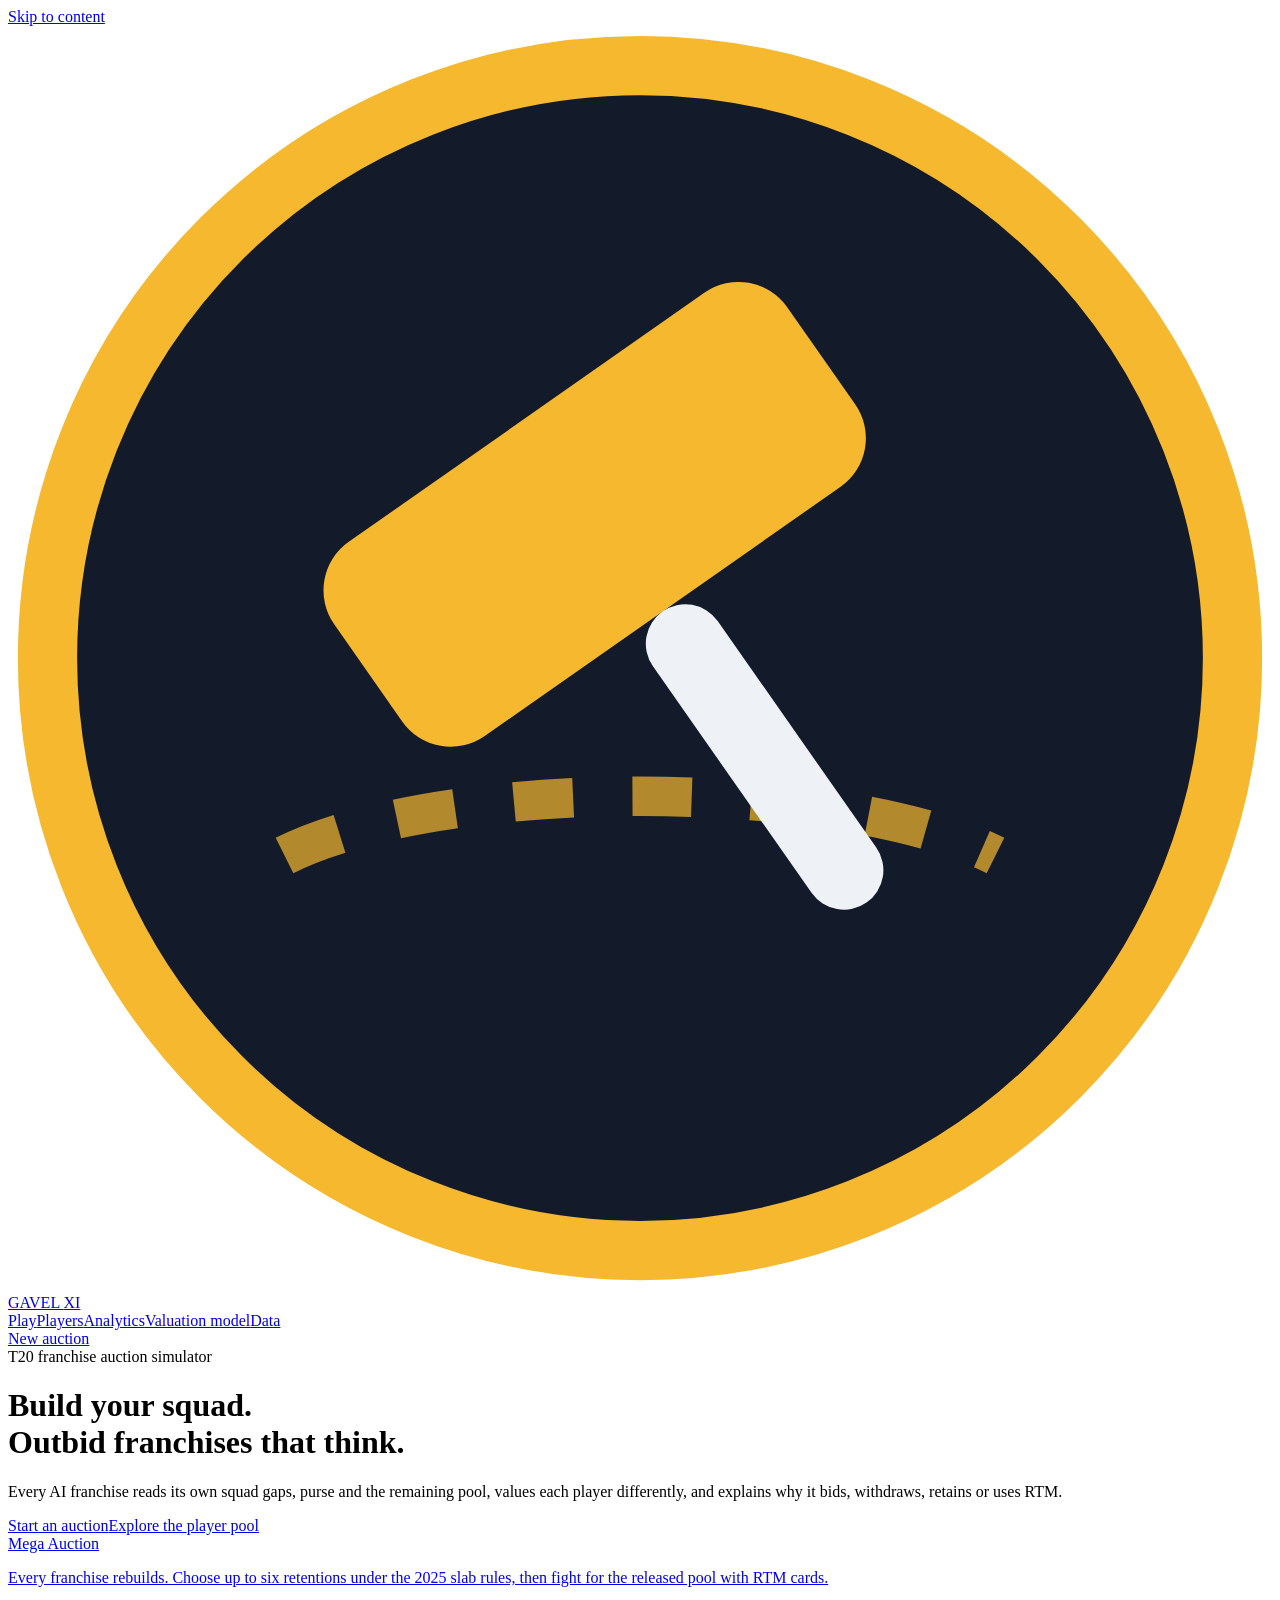
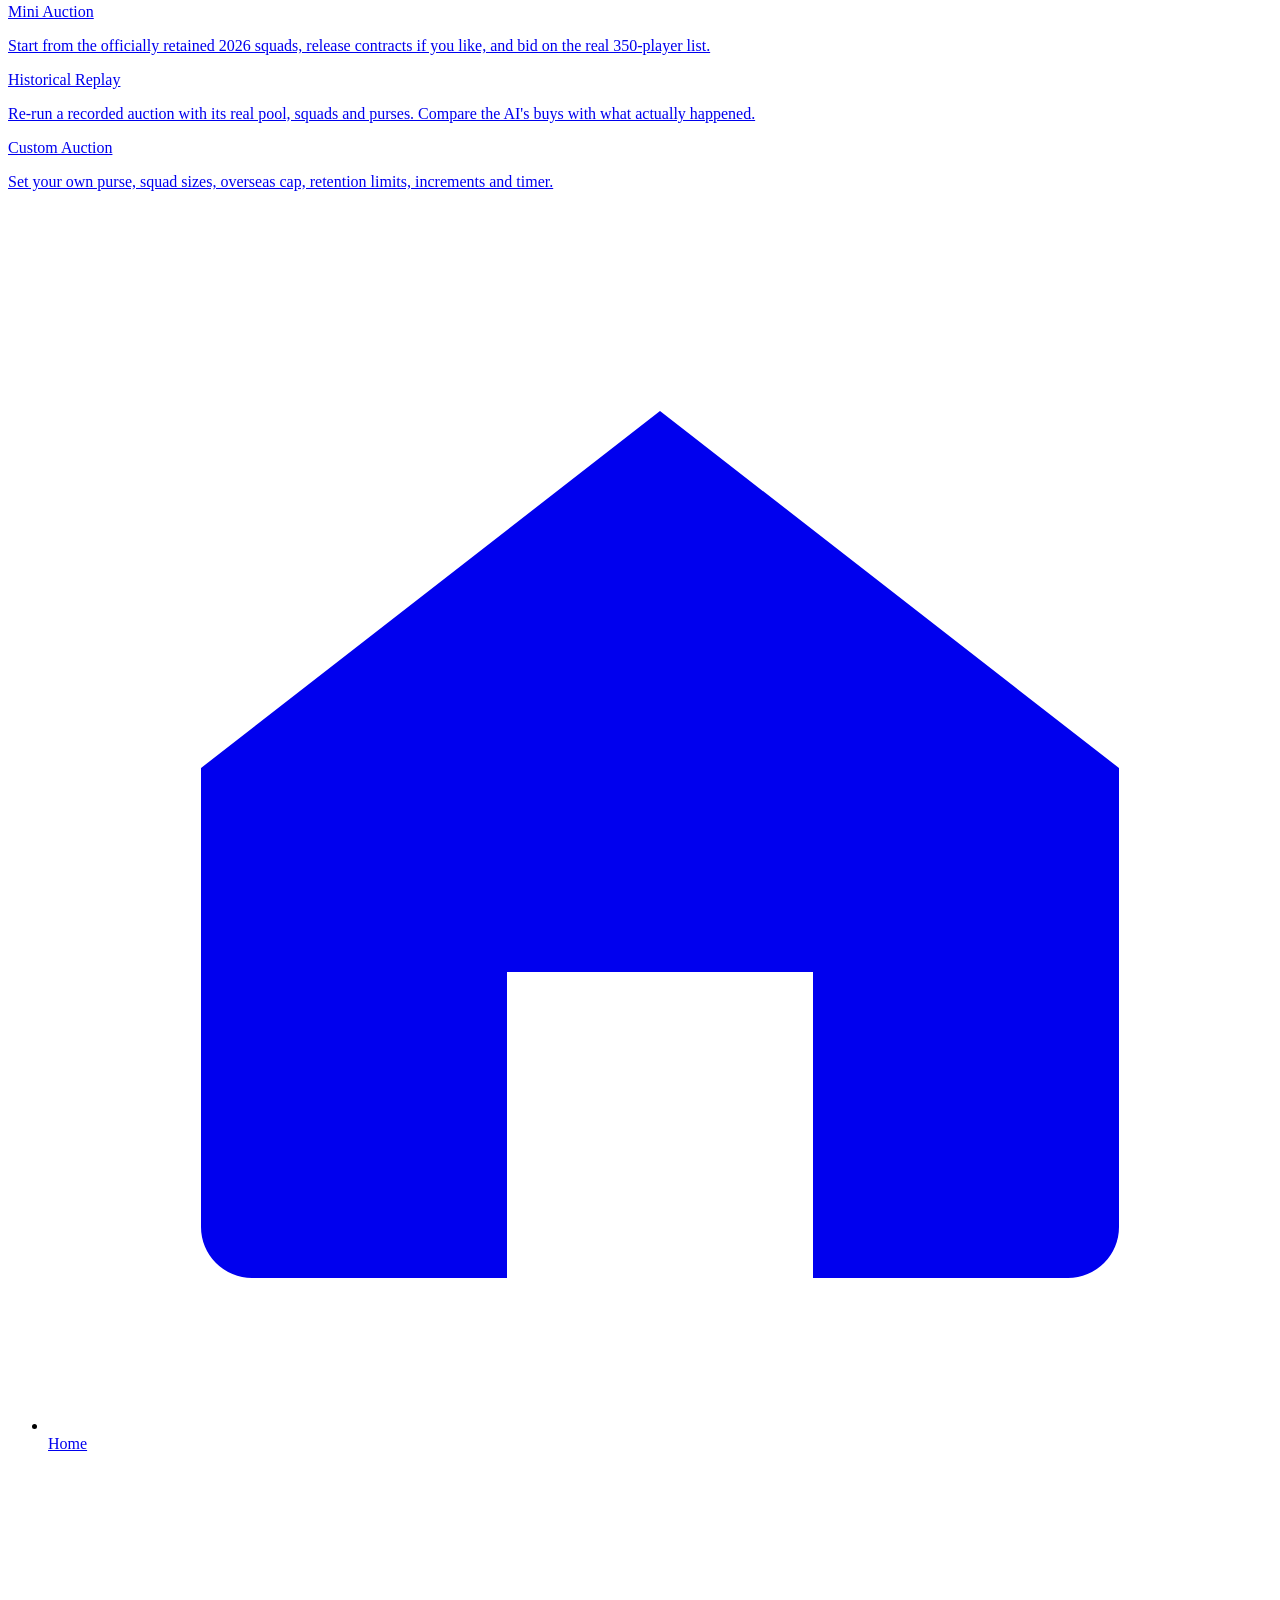
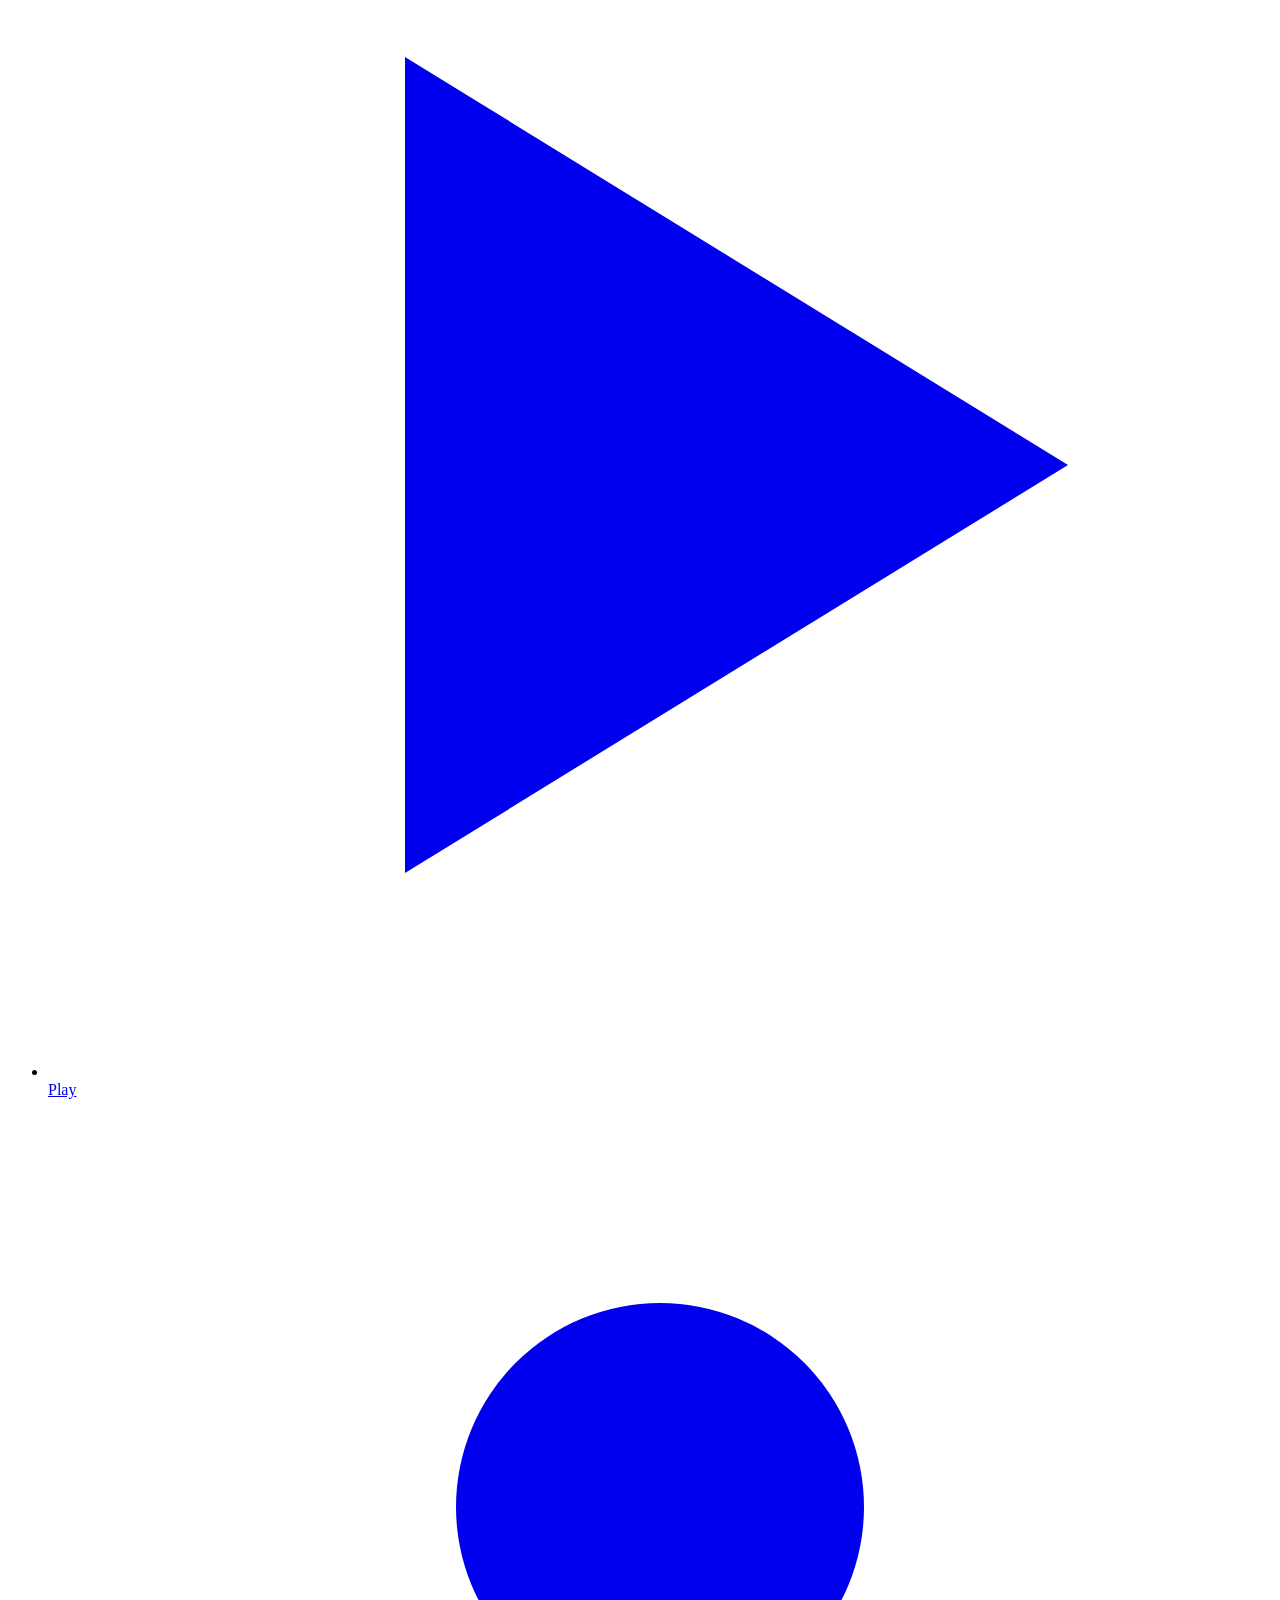
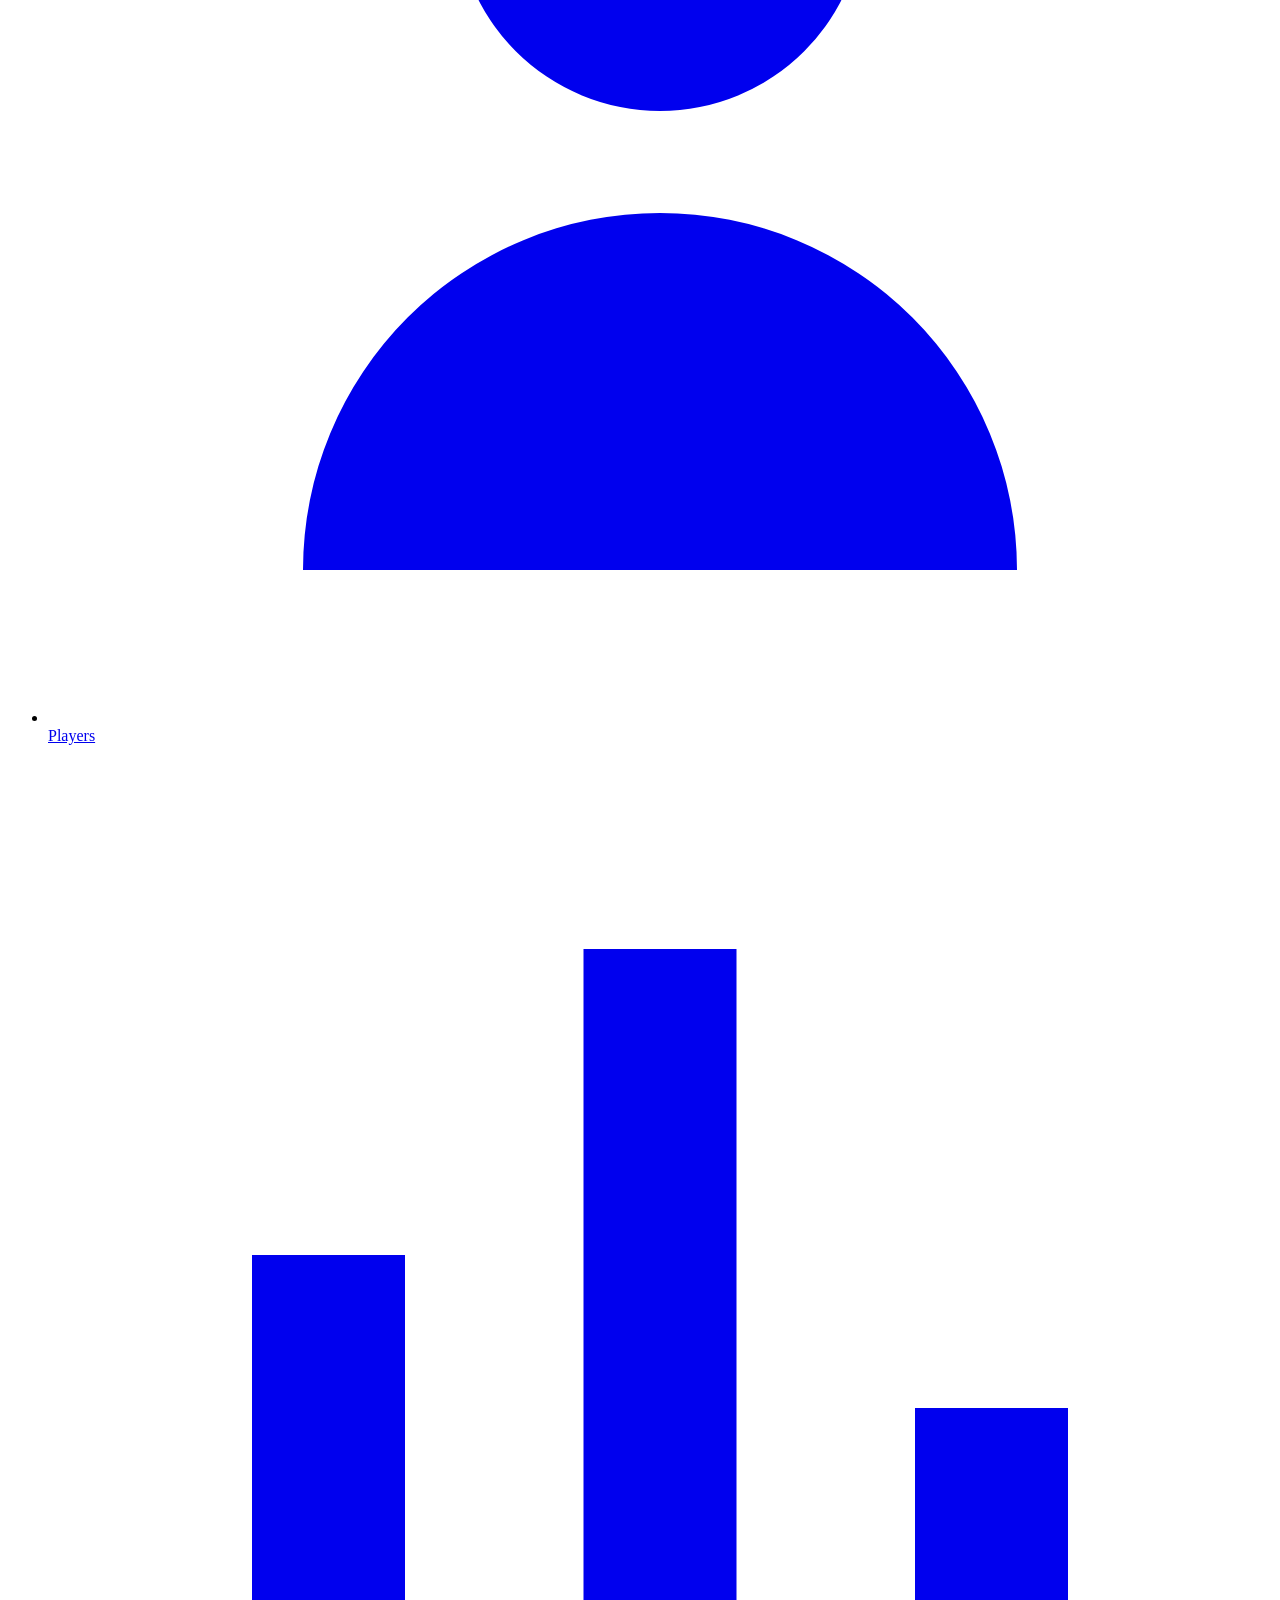
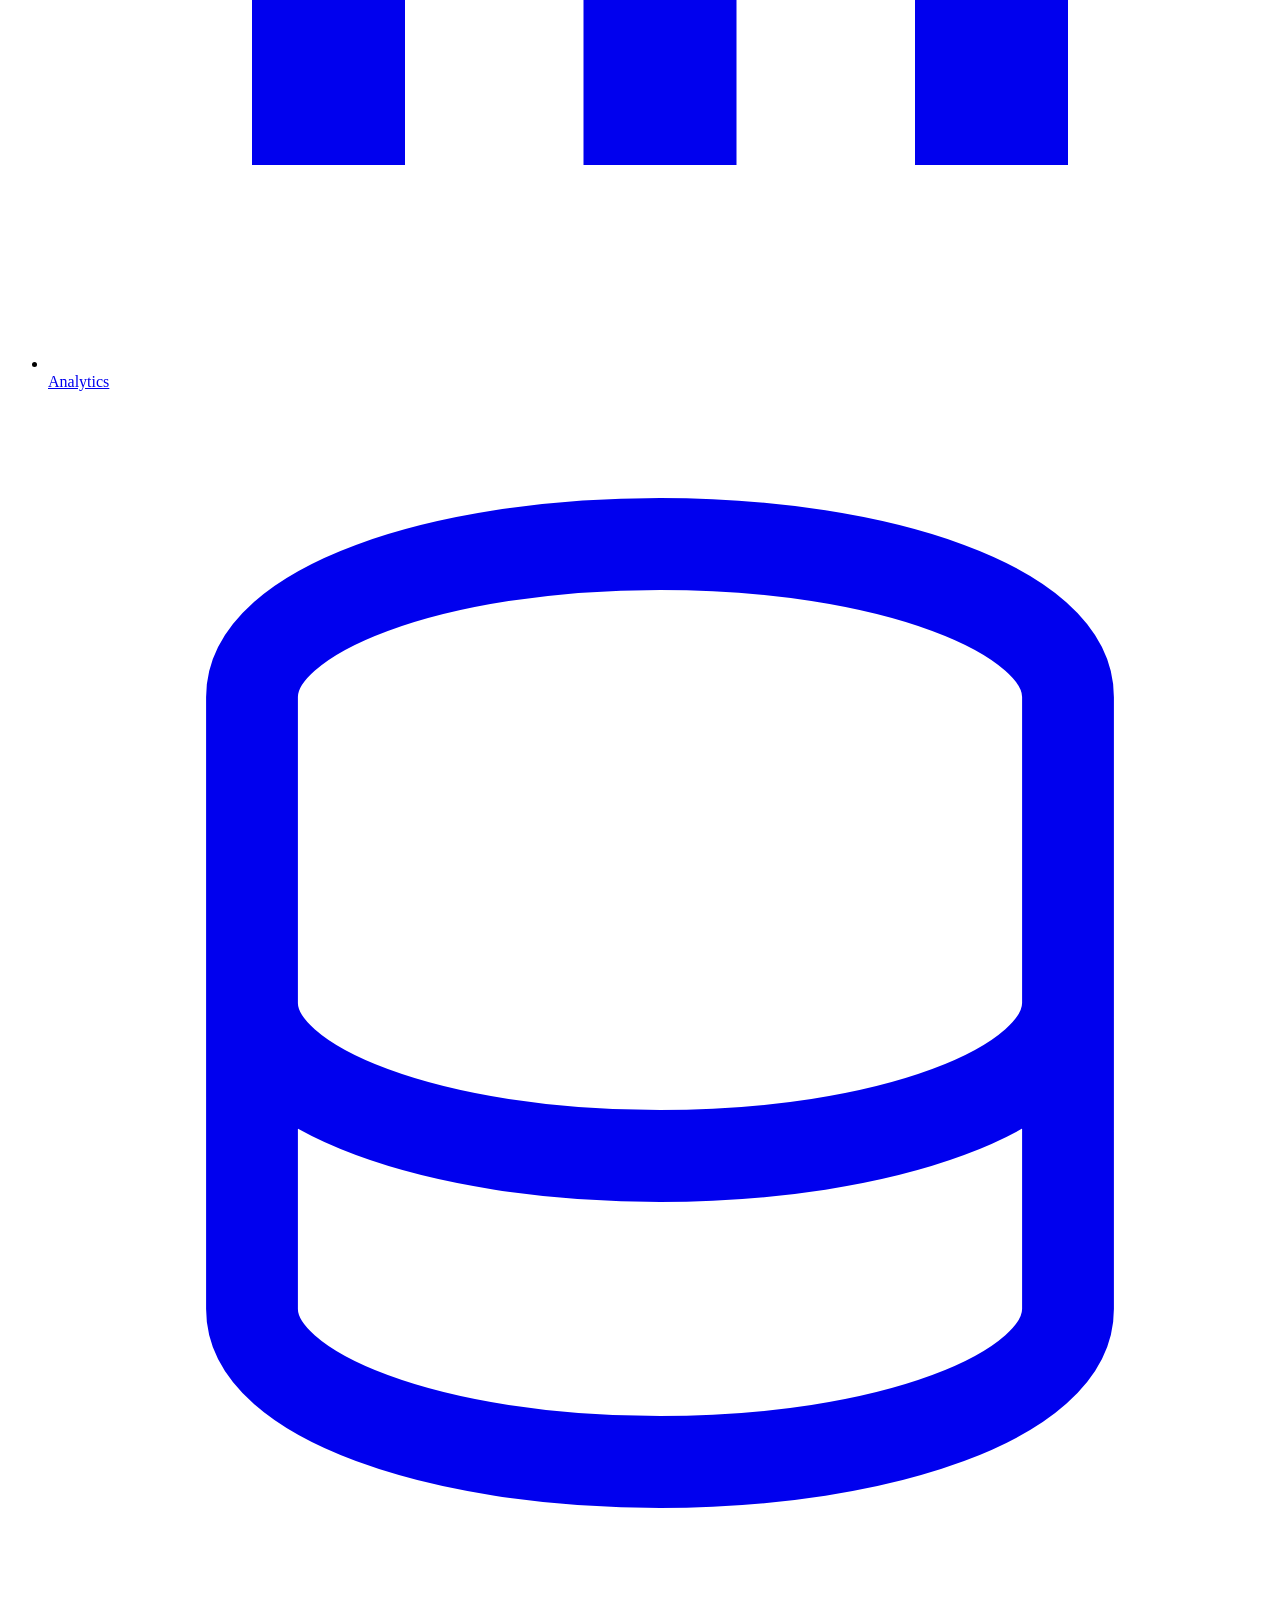
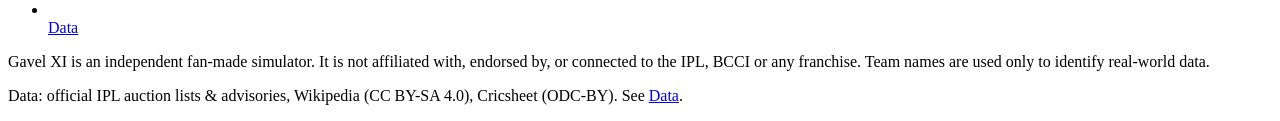
==== index.html @ 2ce41d8e "Publish Gavel XI offline web app Co-Authored-By: Claude Opus 5.5 <noreply@anthropic.com>" ====
<!DOCTYPE html><html lang="en" class="CDmOdW_variable ec5Qua_variable"><head><meta charSet="utf-8"/><meta name="viewport" content="width=device-width, initial-scale=1, viewport-fit=cover"/><link rel="preload" href="/gavel-xi/_next/static/media/303804218d80822e-s.p.3lj349bs9hfu1.woff2" as="font" crossorigin="" type="font/woff2"/><link rel="preload" href="/gavel-xi/_next/static/media/612838607db3d51d-s.p.2-6hkzwn24m5-.woff2" as="font" crossorigin="" type="font/woff2"/><link rel="preload" href="/gavel-xi/_next/static/media/83afe278b6a6bb3c-s.p.2bn3s6zvc0dyp.woff2" as="font" crossorigin="" type="font/woff2"/><link rel="preload" href="/gavel-xi/_next/static/media/89232e6535d3b87e-s.p.2oeto2j5aaelm.woff2" as="font" crossorigin="" type="font/woff2"/><link rel="preload" href="/gavel-xi/_next/static/media/d9b5d46d9a89ffe6-s.p.0xxdg0o7uh536.woff2" as="font" crossorigin="" type="font/woff2"/><link rel="stylesheet" href="/gavel-xi/_next/static/chunks/2t4081-t2z_-4.css" data-precedence="next"/><link rel="preload" as="script" fetchPriority="low" href="/gavel-xi/_next/static/chunks/1x6obpmlu1_c2.js"/><script src="/gavel-xi/_next/static/chunks/2r4s4h5xul1n-.js" async=""></script><script src="/gavel-xi/_next/static/chunks/2khxl0v1q4i6n.js" async=""></script><script src="/gavel-xi/_next/static/chunks/31ror_w5035y3.js" async=""></script><script src="/gavel-xi/_next/static/chunks/turbopack-2my35vyn7i4tc.js" async=""></script><script src="/gavel-xi/_next/static/chunks/1uaibdqsdmrhw.js" async=""></script><script src="/gavel-xi/_next/static/chunks/3ueqd13zn2jmp.js" async=""></script><meta name="theme-color" content="#0a0e17"/><title>Gavel XI — Cricket Auction Simulator</title><meta name="description" content="An independent T20 franchise auction simulator with intelligent AI franchises, built on published auction data."/><meta name="application-name" content="Gavel XI"/><meta name="format-detection" content="telephone=no"/><meta name="mobile-web-app-capable" content="yes"/><meta name="apple-mobile-web-app-title" content="Gavel XI"/><meta name="apple-mobile-web-app-status-bar-style" content="black-translucent"/><link rel="icon" href="/gavel-xi/icon.svg?icon.2b159e3eyj-vj.svg" sizes="any" type="image/svg+xml"/><link rel="apple-touch-icon" href="/gavel-xi/apple-icon.png?apple-icon.404v0kspxd-p4.png" sizes="180x180" type="image/png"/><meta name="next-size-adjust" content=""/><script src="/gavel-xi/_next/static/chunks/0cz1d0mv5g_q7.js" noModule=""></script></head><body class="min-h-screen flex flex-col"><div hidden=""><!--$--><!--/$--></div><a href="#main" class="sr-only focus:not-sr-only focus:absolute focus:z-50 focus:bg-gold focus:text-black focus:px-3 focus:py-2">Skip to content</a><header class="sticky top-0 z-40 border-b border-line bg-page/85 backdrop-blur pt-[env(safe-area-inset-top)]"><div class="mx-auto max-w-7xl px-4 h-14 flex items-center gap-6"><a class="flex items-center gap-2 shrink-0" aria-label="Gavel XI home" href="/gavel-xi/"><svg viewBox="0 0 32 32" class="h-7 w-7" aria-hidden="true"><circle cx="16" cy="16" r="15" fill="#131a2a" stroke="#f5b82e" stroke-width="1.5"></circle><path d="M7 21c4-2 14-2 18 0" stroke="#f5b82e" stroke-width="1" stroke-dasharray="1.5 1.5" fill="none" opacity=".7"></path><g transform="rotate(-35 16 14)"><rect x="9" y="9" width="14" height="6" rx="1.5" fill="#f5b82e"></rect><rect x="15" y="15" width="2" height="9" rx="1" fill="#eef1f6"></rect></g></svg><span class="font-display text-xl font-extrabold tracking-wide">GAVEL <span class="text-gold">XI</span></span></a><nav class="hidden md:flex gap-1 text-sm" aria-label="Main"><a class="px-3 py-1.5 rounded-md whitespace-nowrap hover:text-ink hover:bg-surface-2 text-ink-2" href="/gavel-xi/play/new/">Play</a><a class="px-3 py-1.5 rounded-md whitespace-nowrap hover:text-ink hover:bg-surface-2 text-ink-2" href="/gavel-xi/players/">Players</a><a class="px-3 py-1.5 rounded-md whitespace-nowrap hover:text-ink hover:bg-surface-2 text-ink-2" href="/gavel-xi/analytics/">Analytics</a><a class="px-3 py-1.5 rounded-md whitespace-nowrap hover:text-ink hover:bg-surface-2 text-ink-2" href="/gavel-xi/model/">Valuation model</a><a class="px-3 py-1.5 rounded-md whitespace-nowrap hover:text-ink hover:bg-surface-2 text-ink-2" href="/gavel-xi/data/">Data</a></nav><a class="md:hidden ml-auto rounded-lg bg-gold text-black font-semibold px-3 py-1.5 text-sm" href="/gavel-xi/play/new/">New auction</a></div></header><main id="main" class="flex-1"><div class="stage"><div class="mx-auto max-w-7xl px-4 py-12"><div class="max-w-3xl"><div class="text-xs uppercase tracking-[0.25em] text-gold font-semibold">T20 franchise auction simulator</div><h1 class="font-display text-4xl sm:text-6xl font-extrabold leading-[0.95] mt-2">Build your squad.<br/>Outbid franchises that think.</h1><p class="mt-4 text-lg text-ink-2">Every AI franchise reads its own squad gaps, purse and the remaining pool, values each player differently, and explains why it bids, withdraws, retains or uses RTM.</p><div class="mt-6 flex flex-wrap gap-3"><a class="inline-flex items-center justify-center gap-2 rounded-lg px-4 py-2 font-semibold text-sm bg-gold text-black hover:bg-[#ffc94d]" href="/gavel-xi/play/new/">Start an auction</a><a class="inline-flex items-center justify-center gap-2 rounded-lg px-4 py-2 font-semibold text-sm border border-line-strong text-ink hover:bg-surface-2" href="/gavel-xi/players/">Explore the <!-- --> player pool</a></div></div><div class="mt-12 grid gap-4 sm:grid-cols-2 lg:grid-cols-4"><a class="group rounded-xl border border-line bg-surface p-5 hover:border-gold/60 hover:bg-surface-2 transition-colors" href="/gavel-xi/play/new/?mode=mega"><div class="font-display text-2xl font-bold group-hover:text-gold">Mega Auction</div><p class="mt-2 text-sm text-ink-2">Every franchise rebuilds. Choose up to six retentions under the 2025 slab rules, then fight for the released pool with RTM cards.</p></a><a class="group rounded-xl border border-line bg-surface p-5 hover:border-gold/60 hover:bg-surface-2 transition-colors" href="/gavel-xi/play/new/?mode=mini"><div class="font-display text-2xl font-bold group-hover:text-gold">Mini Auction</div><p class="mt-2 text-sm text-ink-2">Start from the officially retained 2026 squads, release contracts if you like, and bid on the real 350-player list.</p></a><a class="group rounded-xl border border-line bg-surface p-5 hover:border-gold/60 hover:bg-surface-2 transition-colors" href="/gavel-xi/play/new/?mode=historical"><div class="font-display text-2xl font-bold group-hover:text-gold">Historical Replay</div><p class="mt-2 text-sm text-ink-2">Re-run a recorded auction with its real pool, squads and purses. Compare the AI&#x27;s buys with what actually happened.</p></a><a class="group rounded-xl border border-line bg-surface p-5 hover:border-gold/60 hover:bg-surface-2 transition-colors" href="/gavel-xi/play/new/?mode=custom"><div class="font-display text-2xl font-bold group-hover:text-gold">Custom Auction</div><p class="mt-2 text-sm text-ink-2">Set your own purse, squad sizes, overseas cap, retention limits, increments and timer.</p></a></div></div></div><!--$--><!--/$--></main><div class="md:hidden h-16" aria-hidden="true"></div><nav class="md:hidden fixed bottom-0 inset-x-0 z-40 border-t border-line bg-page/95 backdrop-blur pb-[env(safe-area-inset-bottom)]" aria-label="Main"><ul class="grid grid-cols-5"><li><a aria-current="page" class="flex flex-col items-center gap-0.5 py-2 text-[11px] text-gold" href="/gavel-xi/"><svg viewBox="0 0 24 24" class="h-5 w-5" fill="currentColor" stroke="none" stroke-width="1.8" aria-hidden="true"><path d="M3 11 12 4l9 7v9a1 1 0 0 1-1 1h-5v-6H9v6H4a1 1 0 0 1-1-1z"></path></svg>Home</a></li><li><a class="flex flex-col items-center gap-0.5 py-2 text-[11px] text-ink-2" href="/gavel-xi/play/new/"><svg viewBox="0 0 24 24" class="h-5 w-5" fill="currentColor" stroke="none" stroke-width="1.8" aria-hidden="true"><path d="M7 4v16l13-8z"></path></svg>Play</a></li><li><a class="flex flex-col items-center gap-0.5 py-2 text-[11px] text-ink-2" href="/gavel-xi/players/"><svg viewBox="0 0 24 24" class="h-5 w-5" fill="currentColor" stroke="none" stroke-width="1.8" aria-hidden="true"><path d="M12 12a4 4 0 1 0 0-8 4 4 0 0 0 0 8m-7 9a7 7 0 0 1 14 0z"></path></svg>Players</a></li><li><a class="flex flex-col items-center gap-0.5 py-2 text-[11px] text-ink-2" href="/gavel-xi/analytics/"><svg viewBox="0 0 24 24" class="h-5 w-5" fill="currentColor" stroke="none" stroke-width="1.8" aria-hidden="true"><path d="M4 20V10h3v10zm6.5 0V4h3v16zM17 20v-7h3v7z"></path></svg>Analytics</a></li><li><a class="flex flex-col items-center gap-0.5 py-2 text-[11px] text-ink-2" href="/gavel-xi/data/"><svg viewBox="0 0 24 24" class="h-5 w-5" fill="none" stroke="currentColor" stroke-width="1.8" aria-hidden="true"><path d="M4 6c0-1.7 3.6-3 8-3s8 1.3 8 3v12c0 1.7-3.6 3-8 3s-8-1.3-8-3zm0 6c0 1.7 3.6 3 8 3s8-1.3 8-3"></path></svg>Data</a></li></ul></nav><footer class="border-t border-line text-xs text-muted pb-[env(safe-area-inset-bottom)]"><div class="mx-auto max-w-7xl px-4 py-5 flex flex-wrap gap-x-6 gap-y-2 justify-between"><p>Gavel XI is an independent fan-made simulator. It is not affiliated with, endorsed by, or connected to the IPL, BCCI or any franchise. Team names are used only to identify real-world data.</p><p>Data: official IPL auction lists &amp; advisories, Wikipedia (CC BY-SA 4.0), Cricsheet (ODC-BY). See <a class="underline" href="/gavel-xi/data/">Data</a>.</p></div></footer><script id="_R_">(globalThis["TURBOPACK"] || (globalThis["TURBOPACK"] = [])).push({"otherChunks":["static/chunks/1x6obpmlu1_c2.js","static/chunks/2r4s4h5xul1n-.js","static/chunks/2khxl0v1q4i6n.js","static/chunks/31ror_w5035y3.js"],"runtimeModuleIds":[94553]});</script><script src="/gavel-xi/_next/static/chunks/1x6obpmlu1_c2.js" async=""></script><script>(self.__next_f=self.__next_f||[]).push([0])</script><script>self.__next_f.push([1,"1:\"$Sreact.fragment\"\n2:\"/gavel-xi/_next/static/chunks/1uaibdqsdmrhw.js\"\n3:I[22016,[\"$2\"],\"\"]\n4:I[56850,[\"$2\"],\"TopNav\"]\n5:I[39756,[\"$2\"],\"default\"]\n6:I[37457,[\"$2\"],\"default\"]\n7:I[56850,[\"$2\"],\"FooterSpacer\"]\n8:I[56850,[\"$2\"],\"BottomNav\"]\n9:I[63087,[\"$2\"],\"ServiceWorker\"]\nb:I[47257,[\"$2\"],\"ClientPageRoot\"]\nc:\"/gavel-xi/_next/static/chunks/3ueqd13zn2jmp.js\"\nd:I[52683,[\"$2\",\"$c\"],\"default\"]\n10:I[97367,[\"$2\"],\"OutletBoundary\"]\n11:\"$Sreact.suspense\"\n13:\"ViewportBoundary\"\n14:I[97367,[\"$2\"],\"$13\"]\n16:\"MetadataBoundary\"\n17:I[97367,[\"$2\"],\"$16\"]\n19:I[68027,[\"$2\"],\"default\",1]\n:HL[\"/gavel-xi/_next/static/chunks/2t4081-t2z_-4.css\",\"style\"]\n:HL[\"/gavel-xi/_next/static/media/303804218d80822e-s.p.3lj349bs9hfu1.woff2\",\"font\",{\"crossOrigin\":\"\",\"type\":\"font/woff2\"}]\n:HL[\"/gavel-xi/_next/static/media/612838607db3d51d-s.p.2-6hkzwn24m5-.woff2\",\"font\",{\"crossOrigin\":\"\",\"type\":\"font/woff2\"}]\n:HL[\"/gavel-xi/_next/static/media/83afe278b6a6bb3c-s.p.2bn3s6zvc0dyp.woff2\",\"font\",{\"crossOrigin\":\"\",\"type\":\"font/woff2\"}]\n:HL[\"/gavel-xi/_next/static/media/89232e6535d3b87e-s.p.2oeto2j5aaelm.woff2\",\"font\",{\"crossOrigin\":\"\",\"type\":\"font/woff2\"}]\n:HL[\"/gavel-xi/_next/static/media/d9b5d46d9a89ffe6-s.p.0xxdg0o7uh536.woff2\",\"font\",{\"crossOrigin\":\"\",\"type\":\"font/woff2\"}]\na:[[\"children\",{\"s\":\"__PAGE__\",\"h\":512,\"d\":{\"r\":[\"$\",\"$1\",\"c\",{\"children\":[[\"$\",\"$Lb\",null,{\"Component\":\"$d\",\"serverProvidedParams\":{\"searchParams\":{},\"params\":{},\"promises\":[\"$@e\",\"$@f\"]}}],[[\"$\",\"script\",\"script-0\",{\"src\":\"/gavel-xi/_next/static/chunks/3ueqd13zn2jmp.js\",\"async\":true,\"nonce\":\"$undefined\"}]],[\"$\",\"$L10\",null,{\"children\":[\"$\",\"$11\",null,{\"name\":\"Next.MetadataOutlet\",\"children\":\"$@12\"}]}]]}],\"p\":false,\"v\":null}}]]\n0:{\"P\":null,\"c\":[\"\",\"\"],\"q\":\"\",\"i\":false,\"t\":{\"t\":{\"s\":\"\",\"h\":528,\"d\":{\"r\":[\"$\",\"$1\",\"c\",{\"children\":[[[\"$\",\"link\",\"0\",{\"rel\":\"stylesheet\",\"href\":\"/gavel-xi/_next/static/chunks/2t4081-t2z_-4.css\",\"precedence\":\"next\",\"crossOrigin\":\"$undefined\",\"nonce\":\"$undefined\"}],[\"$\",\"script\",\"script-0\",{\"src\":\"/gavel-xi/_next/static/chunks/1uaibdqsdmrhw.js\",\"async\":true,\"nonce\":\"$undefined\"}]],[\"$\",\"html\",null,{\"lang\":\"en\",\"className\":\"CDmOdW_variable ec5Qua_variable\",\"children\":[\"$\",\"body\",null,{\"className\":\"min-h-screen flex flex-col\",\"children\":[[\"$\",\"a\",null,{\"href\":\"#main\",\"className\":\"sr-only focus:not-sr-only focus:absolute focus:z-50 focus:bg-gold focus:text-black focus:px-3 focus:py-2\",\"children\":\"Skip to content\"}],[\"$\",\"header\",null,{\"className\":\"sticky top-0 z-40 border-b border-line bg-page/85 backdrop-blur pt-[env(safe-area-inset-top)]\",\"children\":[\"$\",\"div\",null,{\"className\":\"mx-auto max-w-7xl px-4 h-14 flex items-center gap-6\",\"children\":[[\"$\",\"$L3\",null,{\"href\":\"/\",\"className\":\"flex items-center gap-2 shrink-0\",\"aria-label\":\"Gavel XI home\",\"children\":[[\"$\",\"svg\",null,{\"viewBox\":\"0 0 32 32\",\"className\":\"h-7 w-7\",\"aria-hidden\":\"true\",\"children\":[[\"$\",\"circle\",null,{\"cx\":\"16\",\"cy\":\"16\",\"r\":\"15\",\"fill\":\"#131a2a\",\"stroke\":\"#f5b82e\",\"strokeWidth\":\"1.5\"}],[\"$\",\"path\",null,{\"d\":\"M7 21c4-2 14-2 18 0\",\"stroke\":\"#f5b82e\",\"strokeWidth\":\"1\",\"strokeDasharray\":\"1.5 1.5\",\"fill\":\"none\",\"opacity\":\".7\"}],[\"$\",\"g\",null,{\"transform\":\"rotate(-35 16 14)\",\"children\":[[\"$\",\"rect\",null,{\"x\":\"9\",\"y\":\"9\",\"width\":\"14\",\"height\":\"6\",\"rx\":\"1.5\",\"fill\":\"#f5b82e\"}],[\"$\",\"rect\",null,{\"x\":\"15\",\"y\":\"15\",\"width\":\"2\",\"height\":\"9\",\"rx\":\"1\",\"fill\":\"#eef1f6\"}]]}]]}],[\"$\",\"span\",null,{\"className\":\"font-display text-xl font-extrabold tracking-wide\",\"children\":[\"GAVEL \",[\"$\",\"span\",null,{\"className\":\"text-gold\",\"children\":\"XI\"}]]}]]}],[\"$\",\"$L4\",null,{}],[\"$\",\"$L3\",null,{\"href\":\"/play/new\",\"className\":\"md:hidden ml-auto rounded-lg bg-gold text-black font-semibold px-3 py-1.5 text-sm\",\"children\":\"New auction\"}]]}]}],[\"$\",\"main\",null,{\"id\":\"main\",\"className\":\"flex-1\",\"children\":[\"$\",\"$L5\",null,{\"parallelRouterKey\":\"children\",\"error\":\"$undefined\",\"errorStyles\":\"$undefined\",\"errorScripts\":\"$undefined\",\"template\":[\"$\",\"$L6\",null,{}],\"templateStyles\":\"$undefined\",\"templateScripts\":\"$undefined\",\"notFound\":[[[\"$\",\"title\",null,{\"children\":\"404: This page could not be found.\"}],[\"$\",\"div\",null,{\"style\":{\"fontFamily\":\"system-ui,\\\"Segoe UI\\\",Roboto,Helvetica,Arial,sans-serif,\\\"Apple Color Emoji\\\",\\\"Segoe UI Emoji\\\"\",\"height\":\"100vh\",\"textAlign\":\"center\",\"display\":\"flex\",\"flexDirection\":\"column\",\"alignItems\":\"center\",\"justifyContent\":\"center\"},\"children\":[\"$\",\"div\",null,{\"children\":[[\"$\",\"style\",null,{\"dangerouslySetInnerHTML\":{\"__html\":\"body{color:#000;background:#fff;margin:0}.next-error-h1{border-right:1px solid rgba(0,0,0,.3)}@media (prefers-color-scheme:dark){body{color:#fff;background:#000}.next-error-h1{border-right:1px solid rgba(255,255,255,.3)}}\"}}],[\"$\",\"h1\",null,{\"className\":\"next-error-h1\",\"style\":{\"display\":\"inline-block\",\"margin\":\"0 20px 0 0\",\"padding\":\"0 23px 0 0\",\"fontSize\":24,\"fontWeight\":500,\"verticalAlign\":\"top\",\"lineHeight\":\"49px\"},\"children\":404}],[\"$\",\"div\",null,{\"style\":{\"display\":\"inline-block\"},\"children\":[\"$\",\"h2\",null,{\"style\":{\"fontSize\":14,\"fontWeight\":400,\"lineHeight\":\"49px\",\"margin\":0},\"children\":\"This page could not be found.\"}]}]]}]}]],[]],\"forbidden\":\"$undefined\",\"unauthorized\":\"$undefined\"}]}],[\"$\",\"$L7\",null,{}],[\"$\",\"$L8\",null,{}],[\"$\",\"$L9\",null,{}],[\"$\",\"footer\",null,{\"className\":\"border-t border-line text-xs text-muted pb-[env(safe-area-inset-bottom)]\",\"children\":[\"$\",\"div\",null,{\"className\":\"mx-auto max-w-7xl px-4 py-5 flex flex-wrap gap-x-6 gap-y-2 justify-between\",\"children\":[[\"$\",\"p\",null,{\"children\":\"Gavel XI is an independent fan-made simulator. It is not affiliated with, endorsed by, or connected to the IPL, BCCI or any franchise. Team names are used only to identify real-world data.\"}],[\"$\",\"p\",null,{\"children\":[\"Data: official IPL auction lists \u0026 advisories, Wikipedia (CC BY-SA 4.0), Cricsheet (ODC-BY). See \",[\"$\",\"$L3\",null,{\"className\":\"underline\",\"href\":\"/data\",\"children\":\"Data\"}],\".\"]}]]}]}]]}]}]]}],\"p\":false,\"v\":null},\"c\":\"$Qa\"},\"h\":{\"r\":[\"$\",\"$1\",\"h\",{\"children\":[null,[\"$\",\"$L14\",null,{\"children\":\"$L15\"}],[\"$\",\"$L17\",null,{\"children\":[[\"$\",\"div\",null,{\"hidden\":true,\"children\":[\"$\",\"$11\",null,{\"name\":\"Next.Metadata\",\"children\":\"$L18\"}]}],null]}],[\"$\",\"meta\",null,{\"name\":\"next-size-adjust\",\"content\":\"\"}]]}],\"p\":false,\"v\":null}},\"m\":\"$undefined\",\"G\":[\"$19\",[[\"$\",\"link\",\"0\",{\"rel\":\"stylesheet\",\"href\":\"/gavel-xi/_next/static/chunks/2t4081-t2z_-4.css\",\"precedence\":\"next\",\"crossOrigin\":\"$undefined\",\"nonce\":\"$undefined\"}]]],\"S\":true,\"r\":\"$undefined\",\"s\":\"$undefined\",\"a\":\"$undefined\",\"l\":\"$undefined\",\"p\":\"$undefined\",\"d\":\"$undefined\",\"b\":\"p-vf6Qeqsbq5nx4Tmrm8X\"}\ne:{}\nf:\"$a:0:1:d:r:props:children:0:props:serverProvidedParams:params\"\n15:[[\"$\",\"meta\",\"0\",{\"charSet\":\"utf-8\"}],[\"$\",\"meta\",\"1\",{\"name\":\"viewport\",\"content\":\"width=device-width, initial-scale=1, viewport-fit=cover\"}],[\"$\",\"meta\",\"2\",{\"name\":\"theme-color\",\"content\":\"#0a0e17\"}]]\n1a:I[27201,[\"$2\"],\"IconMark\"]\n12:null\n18:[[\"$\",\"title\",\"0\",{\"children\":\"Gavel XI — Cricket Auction Simulator\"}],[\"$\",\"meta\",\"1\",{\"name\":\"description\",\"content\":\"An independent T20 franchise auction simulator with intelligent AI franchises, built on published auction data.\"}],[\"$\",\"meta\",\"2\",{\"name\":\"application-name\",\"content\":\"Gavel XI\"}],[\"$\",\"meta\",\"3\",{\"name\":\"format-detection\",\"content\":\"telephone=no\"}],[\"$\",\"meta\",\"4\",{\"name\":\"mobile-web-app-capable\",\"content\":\"yes\"}],[\"$\",\"meta\",\"5\",{\"name\":\"apple-mobile-web-app-title\",\"content\":\"Gavel XI\"}],[\"$\",\"meta\",\"6\",{\"name\":\"apple-mobile-web-app-status-bar-style\",\"content\":\"black-translucent\"}],[\"$\",\"link\",\"7\",{\"rel\":\"icon\",\"href\":\"/gavel-xi/icon.svg?icon.2b159e3eyj-vj.svg\",\"sizes\":\"any\",\"type\":\"image/svg+xml\"}],[\"$\",\"link\",\"8\",{\"rel\":\"apple-touch-icon\",\"href\":\"/gavel-xi/apple-icon.png?apple-icon.404v0kspxd-p4.png\",\"sizes\":\"180x180\",\"type\":\"image/png\"}],[\"$\",\"$L1a\",\"9\",{}]]\n"])</script></body></html>
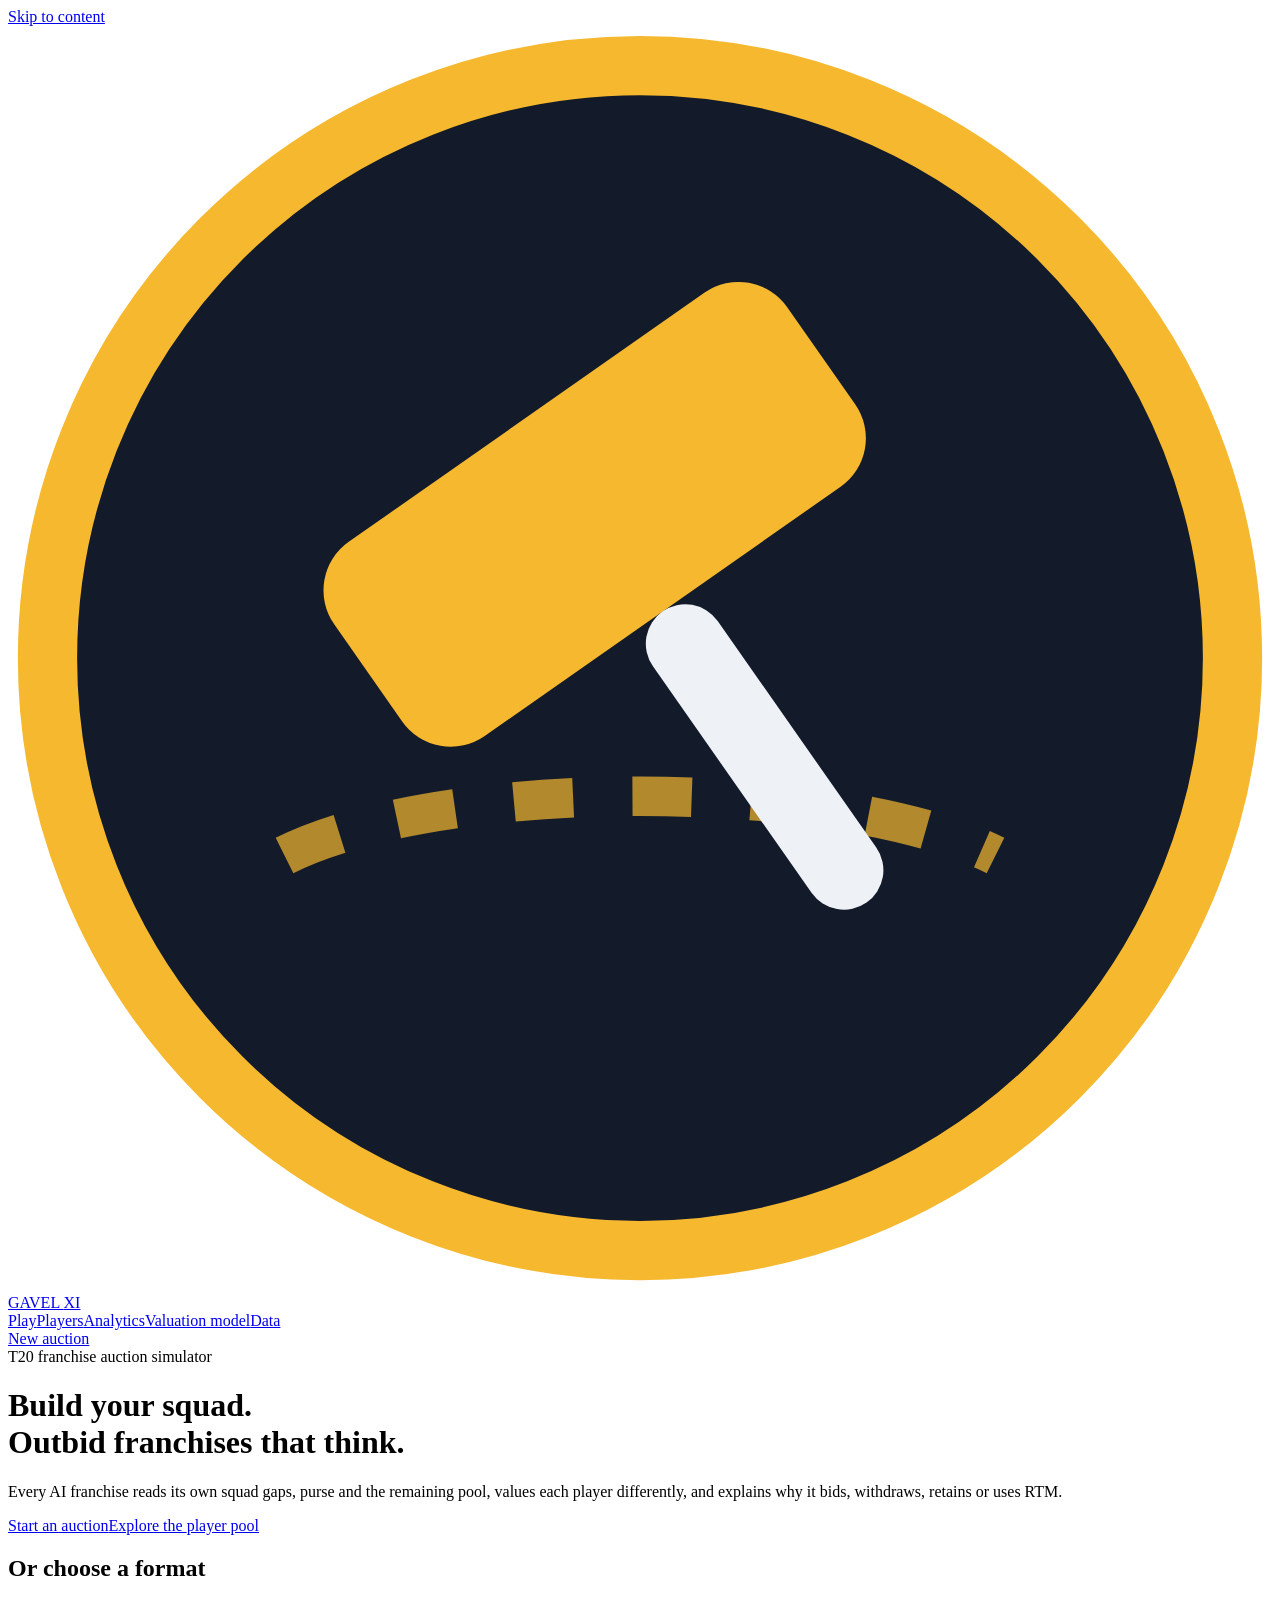
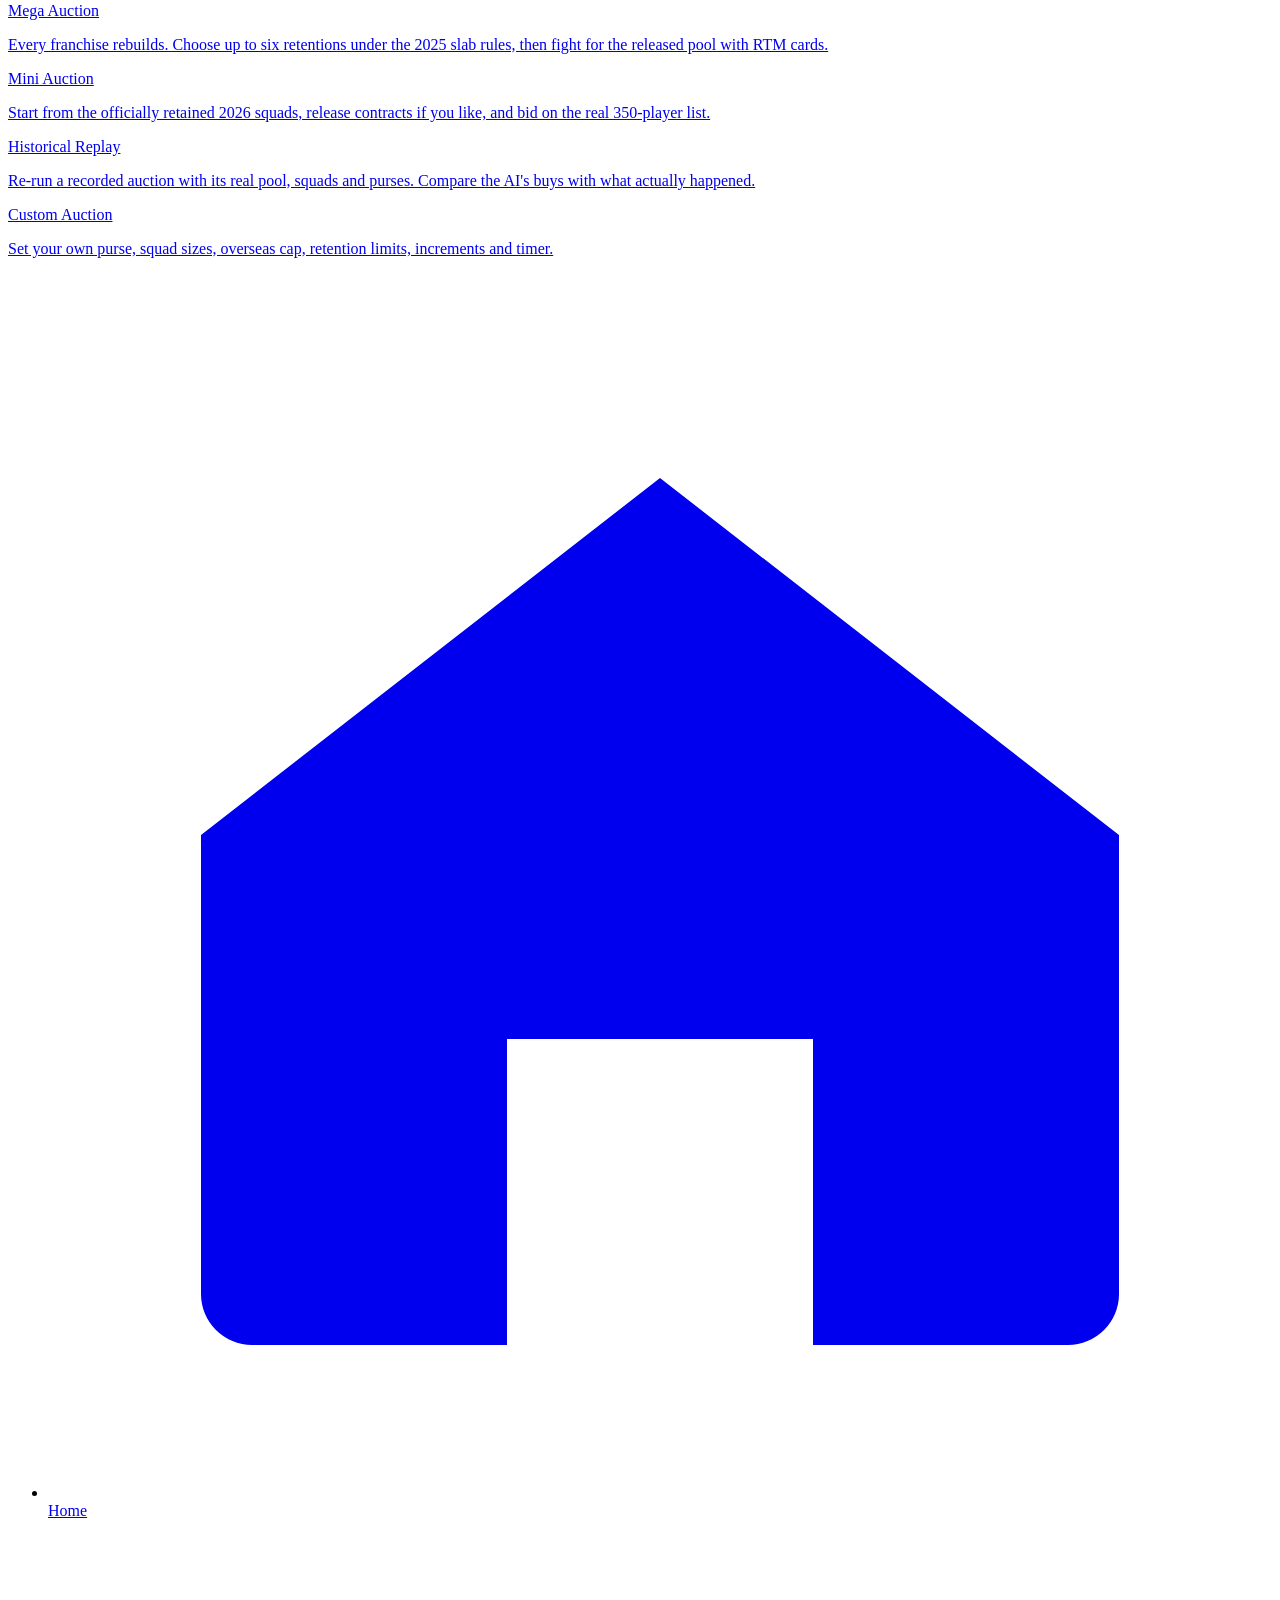
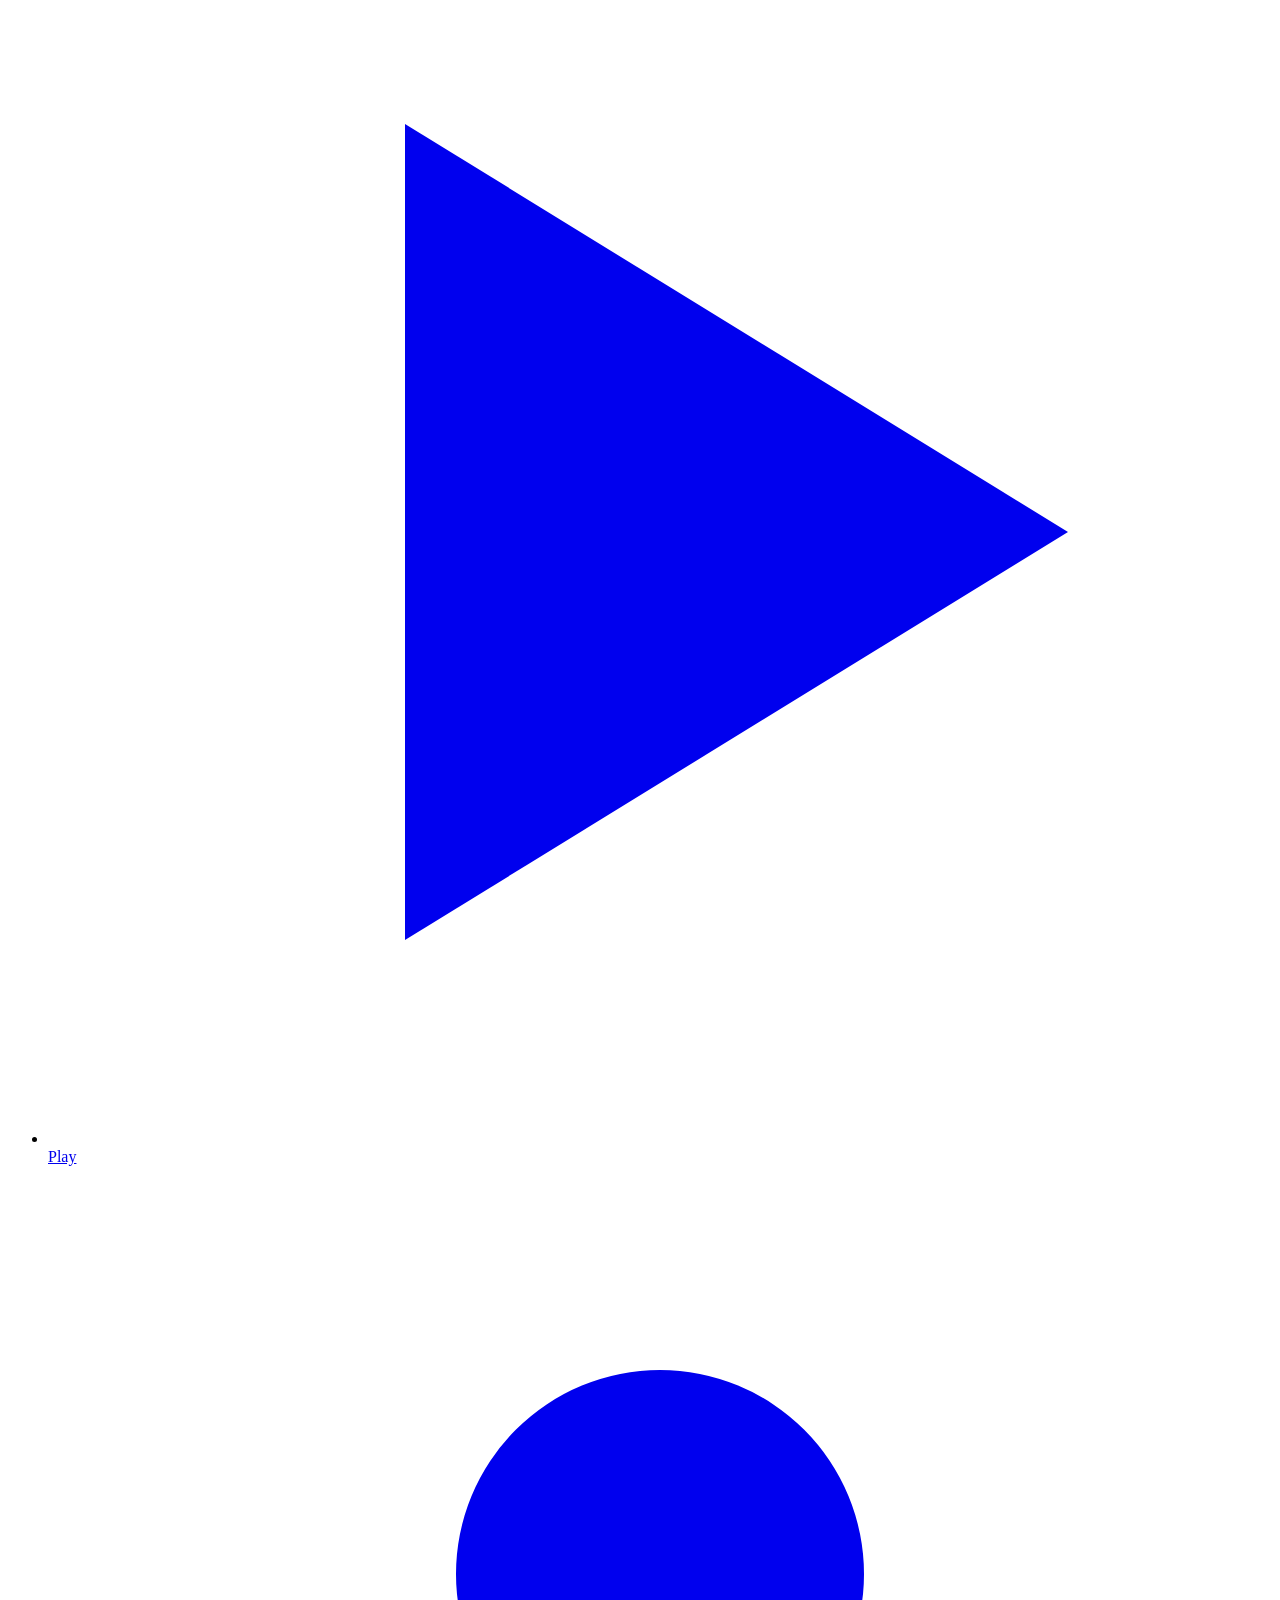
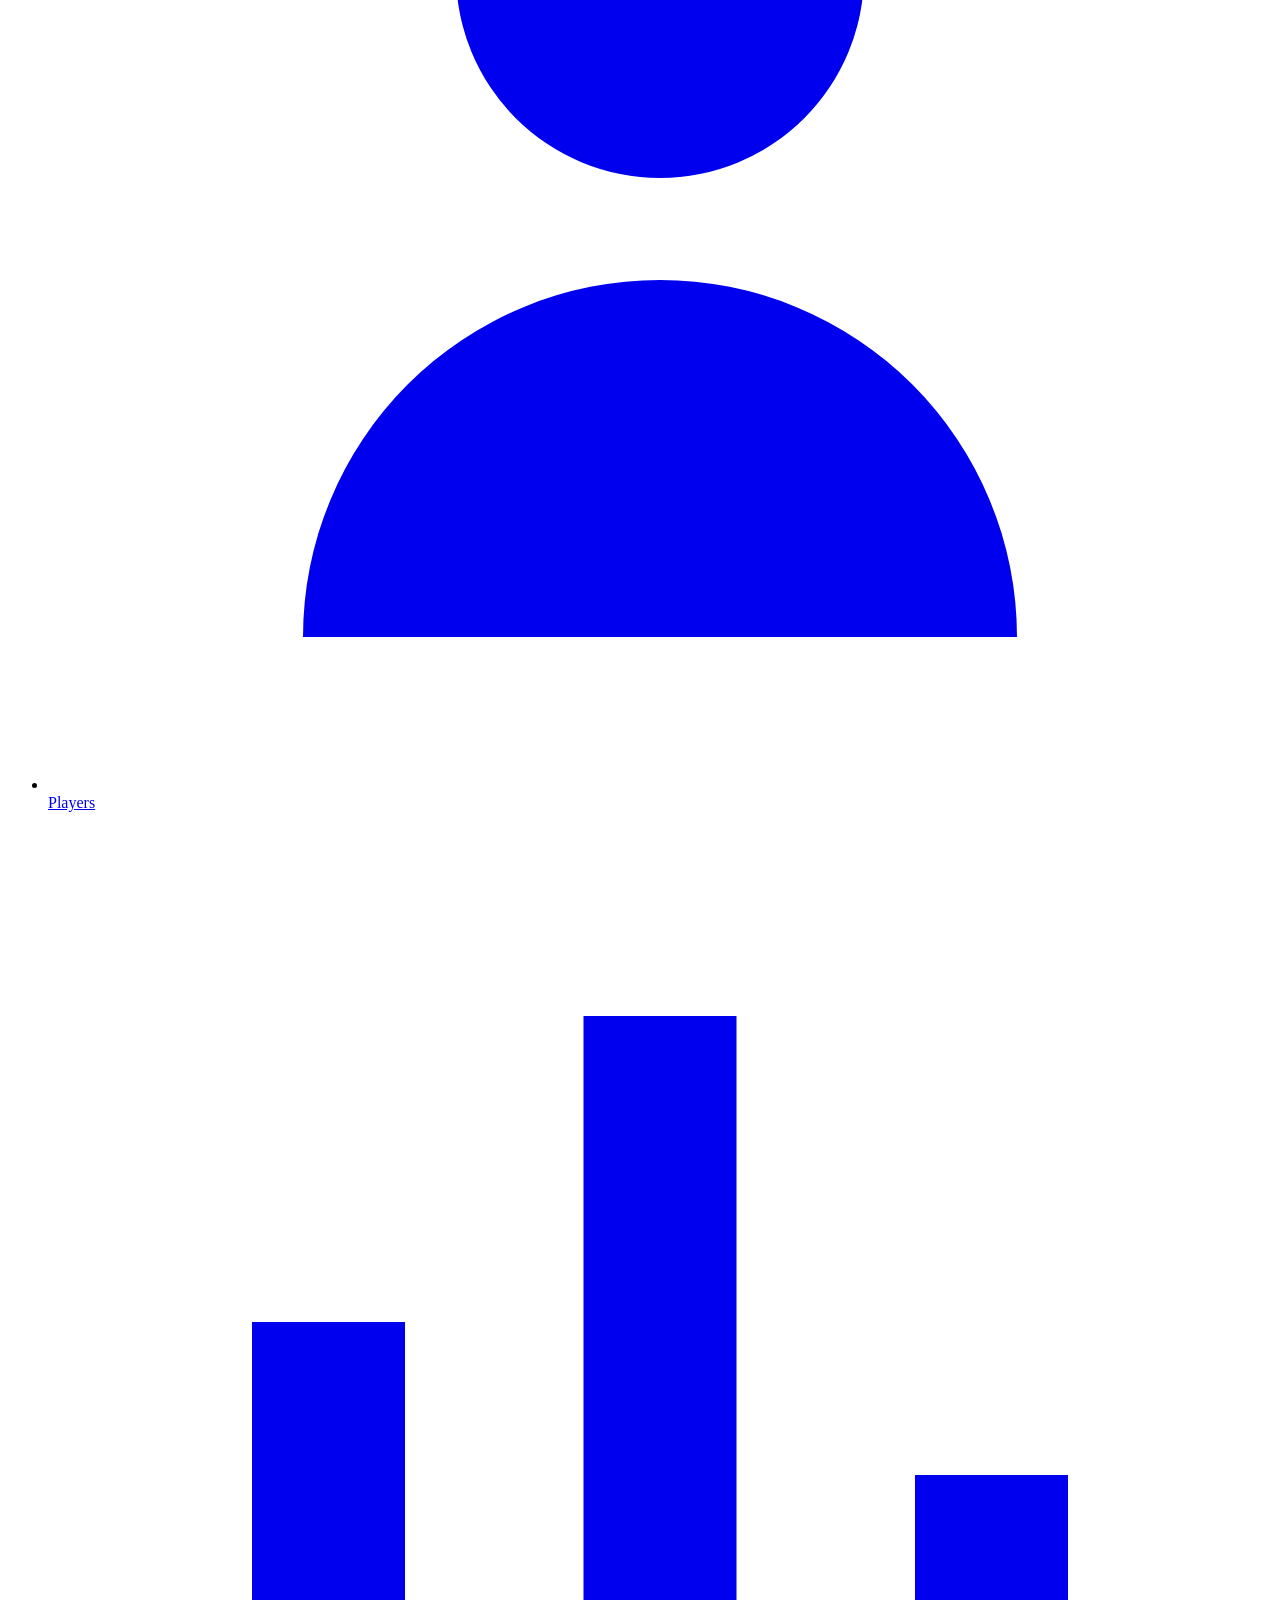
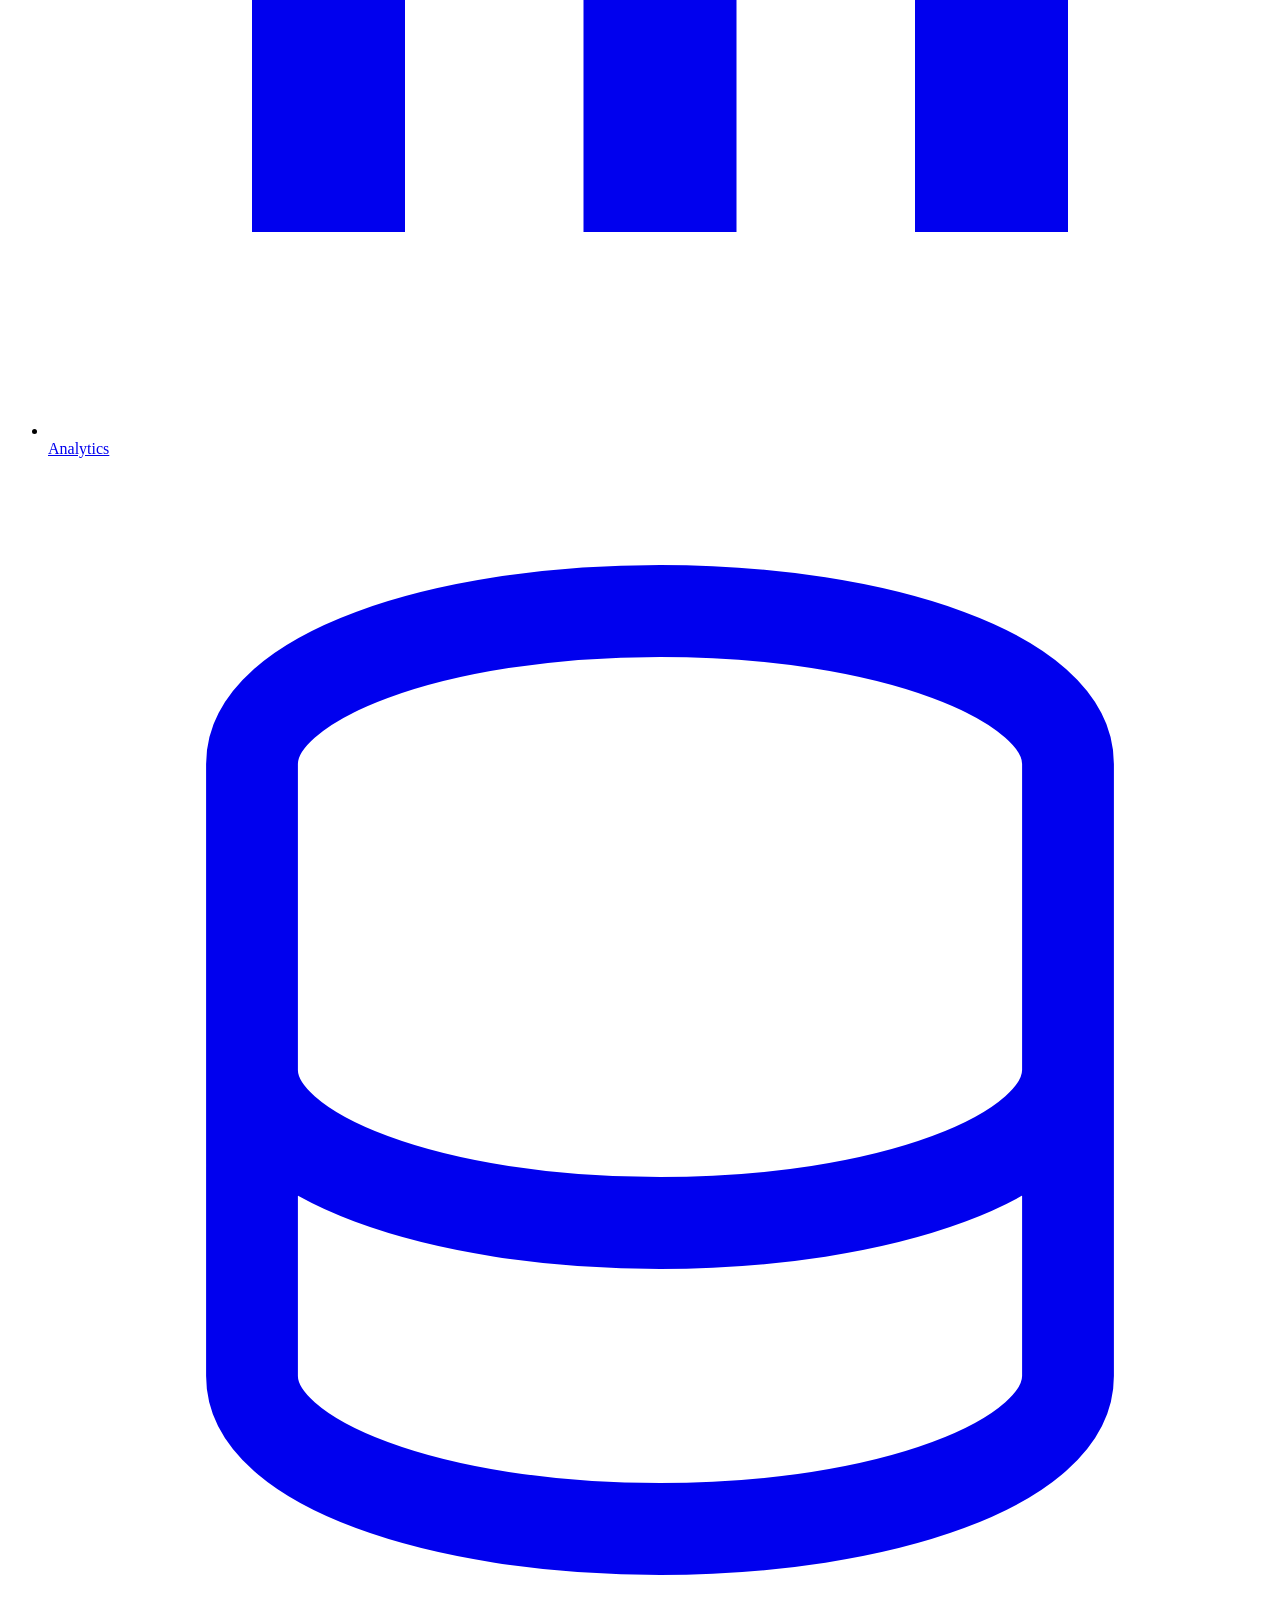
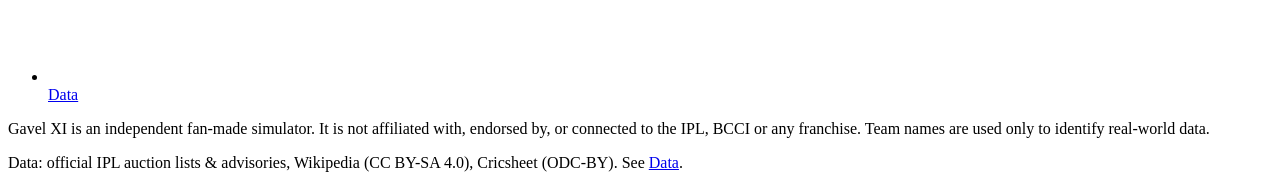
==== commit e9d7c65b: "Update Gavel XI build 2026-10-21 Co-Authored-By: Claude Opus 5.5 <noreply@anthropic.com>" ====
--- a/index.html
+++ b/index.html
@@ -1 +1 @@
-<!DOCTYPE html><html lang="en" class="CDmOdW_variable ec5Qua_variable"><head><meta charSet="utf-8"/><meta name="viewport" content="width=device-width, initial-scale=1, viewport-fit=cover"/><link rel="preload" href="/gavel-xi/_next/static/media/303804218d80822e-s.p.3lj349bs9hfu1.woff2" as="font" crossorigin="" type="font/woff2"/><link rel="preload" href="/gavel-xi/_next/static/media/612838607db3d51d-s.p.2-6hkzwn24m5-.woff2" as="font" crossorigin="" type="font/woff2"/><link rel="preload" href="/gavel-xi/_next/static/media/83afe278b6a6bb3c-s.p.2bn3s6zvc0dyp.woff2" as="font" crossorigin="" type="font/woff2"/><link rel="preload" href="/gavel-xi/_next/static/media/89232e6535d3b87e-s.p.2oeto2j5aaelm.woff2" as="font" crossorigin="" type="font/woff2"/><link rel="preload" href="/gavel-xi/_next/static/media/d9b5d46d9a89ffe6-s.p.0xxdg0o7uh536.woff2" as="font" crossorigin="" type="font/woff2"/><link rel="stylesheet" href="/gavel-xi/_next/static/chunks/2t4081-t2z_-4.css" data-precedence="next"/><link rel="preload" as="script" fetchPriority="low" href="/gavel-xi/_next/static/chunks/1x6obpmlu1_c2.js"/><script src="/gavel-xi/_next/static/chunks/2r4s4h5xul1n-.js" async=""></script><script src="/gavel-xi/_next/static/chunks/2khxl0v1q4i6n.js" async=""></script><script src="/gavel-xi/_next/static/chunks/31ror_w5035y3.js" async=""></script><script src="/gavel-xi/_next/static/chunks/turbopack-2my35vyn7i4tc.js" async=""></script><script src="/gavel-xi/_next/static/chunks/1uaibdqsdmrhw.js" async=""></script><script src="/gavel-xi/_next/static/chunks/3ueqd13zn2jmp.js" async=""></script><meta name="theme-color" content="#0a0e17"/><title>Gavel XI — Cricket Auction Simulator</title><meta name="description" content="An independent T20 franchise auction simulator with intelligent AI franchises, built on published auction data."/><meta name="application-name" content="Gavel XI"/><meta name="format-detection" content="telephone=no"/><meta name="mobile-web-app-capable" content="yes"/><meta name="apple-mobile-web-app-title" content="Gavel XI"/><meta name="apple-mobile-web-app-status-bar-style" content="black-translucent"/><link rel="icon" href="/gavel-xi/icon.svg?icon.2b159e3eyj-vj.svg" sizes="any" type="image/svg+xml"/><link rel="apple-touch-icon" href="/gavel-xi/apple-icon.png?apple-icon.404v0kspxd-p4.png" sizes="180x180" type="image/png"/><meta name="next-size-adjust" content=""/><script src="/gavel-xi/_next/static/chunks/0cz1d0mv5g_q7.js" noModule=""></script></head><body class="min-h-screen flex flex-col"><div hidden=""><!--$--><!--/$--></div><a href="#main" class="sr-only focus:not-sr-only focus:absolute focus:z-50 focus:bg-gold focus:text-black focus:px-3 focus:py-2">Skip to content</a><header class="sticky top-0 z-40 border-b border-line bg-page/85 backdrop-blur pt-[env(safe-area-inset-top)]"><div class="mx-auto max-w-7xl px-4 h-14 flex items-center gap-6"><a class="flex items-center gap-2 shrink-0" aria-label="Gavel XI home" href="/gavel-xi/"><svg viewBox="0 0 32 32" class="h-7 w-7" aria-hidden="true"><circle cx="16" cy="16" r="15" fill="#131a2a" stroke="#f5b82e" stroke-width="1.5"></circle><path d="M7 21c4-2 14-2 18 0" stroke="#f5b82e" stroke-width="1" stroke-dasharray="1.5 1.5" fill="none" opacity=".7"></path><g transform="rotate(-35 16 14)"><rect x="9" y="9" width="14" height="6" rx="1.5" fill="#f5b82e"></rect><rect x="15" y="15" width="2" height="9" rx="1" fill="#eef1f6"></rect></g></svg><span class="font-display text-xl font-extrabold tracking-wide">GAVEL <span class="text-gold">XI</span></span></a><nav class="hidden md:flex gap-1 text-sm" aria-label="Main"><a class="px-3 py-1.5 rounded-md whitespace-nowrap hover:text-ink hover:bg-surface-2 text-ink-2" href="/gavel-xi/play/new/">Play</a><a class="px-3 py-1.5 rounded-md whitespace-nowrap hover:text-ink hover:bg-surface-2 text-ink-2" href="/gavel-xi/players/">Players</a><a class="px-3 py-1.5 rounded-md whitespace-nowrap hover:text-ink hover:bg-surface-2 text-ink-2" href="/gavel-xi/analytics/">Analytics</a><a class="px-3 py-1.5 rounded-md whitespace-nowrap hover:text-ink hover:bg-surface-2 text-ink-2" href="/gavel-xi/model/">Valuation model</a><a class="px-3 py-1.5 rounded-md whitespace-nowrap hover:text-ink hover:bg-surface-2 text-ink-2" href="/gavel-xi/data/">Data</a></nav><a class="md:hidden ml-auto rounded-lg bg-gold text-black font-semibold px-3 py-1.5 text-sm" href="/gavel-xi/play/new/">New auction</a></div></header><main id="main" class="flex-1"><div class="stage"><div class="mx-auto max-w-7xl px-4 py-12"><div class="max-w-3xl"><div class="text-xs uppercase tracking-[0.25em] text-gold font-semibold">T20 franchise auction simulator</div><h1 class="font-display text-4xl sm:text-6xl font-extrabold leading-[0.95] mt-2">Build your squad.<br/>Outbid franchises that think.</h1><p class="mt-4 text-lg text-ink-2">Every AI franchise reads its own squad gaps, purse and the remaining pool, values each player differently, and explains why it bids, withdraws, retains or uses RTM.</p><div class="mt-6 flex flex-wrap gap-3"><a class="inline-flex items-center justify-center gap-2 rounded-lg px-4 py-2 font-semibold text-sm bg-gold text-black hover:bg-[#ffc94d]" href="/gavel-xi/play/new/">Start an auction</a><a class="inline-flex items-center justify-center gap-2 rounded-lg px-4 py-2 font-semibold text-sm border border-line-strong text-ink hover:bg-surface-2" href="/gavel-xi/players/">Explore the <!-- --> player pool</a></div></div><div class="mt-12 grid gap-4 sm:grid-cols-2 lg:grid-cols-4"><a class="group rounded-xl border border-line bg-surface p-5 hover:border-gold/60 hover:bg-surface-2 transition-colors" href="/gavel-xi/play/new/?mode=mega"><div class="font-display text-2xl font-bold group-hover:text-gold">Mega Auction</div><p class="mt-2 text-sm text-ink-2">Every franchise rebuilds. Choose up to six retentions under the 2025 slab rules, then fight for the released pool with RTM cards.</p></a><a class="group rounded-xl border border-line bg-surface p-5 hover:border-gold/60 hover:bg-surface-2 transition-colors" href="/gavel-xi/play/new/?mode=mini"><div class="font-display text-2xl font-bold group-hover:text-gold">Mini Auction</div><p class="mt-2 text-sm text-ink-2">Start from the officially retained 2026 squads, release contracts if you like, and bid on the real 350-player list.</p></a><a class="group rounded-xl border border-line bg-surface p-5 hover:border-gold/60 hover:bg-surface-2 transition-colors" href="/gavel-xi/play/new/?mode=historical"><div class="font-display text-2xl font-bold group-hover:text-gold">Historical Replay</div><p class="mt-2 text-sm text-ink-2">Re-run a recorded auction with its real pool, squads and purses. Compare the AI&#x27;s buys with what actually happened.</p></a><a class="group rounded-xl border border-line bg-surface p-5 hover:border-gold/60 hover:bg-surface-2 transition-colors" href="/gavel-xi/play/new/?mode=custom"><div class="font-display text-2xl font-bold group-hover:text-gold">Custom Auction</div><p class="mt-2 text-sm text-ink-2">Set your own purse, squad sizes, overseas cap, retention limits, increments and timer.</p></a></div></div></div><!--$--><!--/$--></main><div class="md:hidden h-16" aria-hidden="true"></div><nav class="md:hidden fixed bottom-0 inset-x-0 z-40 border-t border-line bg-page/95 backdrop-blur pb-[env(safe-area-inset-bottom)]" aria-label="Main"><ul class="grid grid-cols-5"><li><a aria-current="page" class="flex flex-col items-center gap-0.5 py-2 text-[11px] text-gold" href="/gavel-xi/"><svg viewBox="0 0 24 24" class="h-5 w-5" fill="currentColor" stroke="none" stroke-width="1.8" aria-hidden="true"><path d="M3 11 12 4l9 7v9a1 1 0 0 1-1 1h-5v-6H9v6H4a1 1 0 0 1-1-1z"></path></svg>Home</a></li><li><a class="flex flex-col items-center gap-0.5 py-2 text-[11px] text-ink-2" href="/gavel-xi/play/new/"><svg viewBox="0 0 24 24" class="h-5 w-5" fill="currentColor" stroke="none" stroke-width="1.8" aria-hidden="true"><path d="M7 4v16l13-8z"></path></svg>Play</a></li><li><a class="flex flex-col items-center gap-0.5 py-2 text-[11px] text-ink-2" href="/gavel-xi/players/"><svg viewBox="0 0 24 24" class="h-5 w-5" fill="currentColor" stroke="none" stroke-width="1.8" aria-hidden="true"><path d="M12 12a4 4 0 1 0 0-8 4 4 0 0 0 0 8m-7 9a7 7 0 0 1 14 0z"></path></svg>Players</a></li><li><a class="flex flex-col items-center gap-0.5 py-2 text-[11px] text-ink-2" href="/gavel-xi/analytics/"><svg viewBox="0 0 24 24" class="h-5 w-5" fill="currentColor" stroke="none" stroke-width="1.8" aria-hidden="true"><path d="M4 20V10h3v10zm6.5 0V4h3v16zM17 20v-7h3v7z"></path></svg>Analytics</a></li><li><a class="flex flex-col items-center gap-0.5 py-2 text-[11px] text-ink-2" href="/gavel-xi/data/"><svg viewBox="0 0 24 24" class="h-5 w-5" fill="none" stroke="currentColor" stroke-width="1.8" aria-hidden="true"><path d="M4 6c0-1.7 3.6-3 8-3s8 1.3 8 3v12c0 1.7-3.6 3-8 3s-8-1.3-8-3zm0 6c0 1.7 3.6 3 8 3s8-1.3 8-3"></path></svg>Data</a></li></ul></nav><footer class="border-t border-line text-xs text-muted pb-[env(safe-area-inset-bottom)]"><div class="mx-auto max-w-7xl px-4 py-5 flex flex-wrap gap-x-6 gap-y-2 justify-between"><p>Gavel XI is an independent fan-made simulator. It is not affiliated with, endorsed by, or connected to the IPL, BCCI or any franchise. Team names are used only to identify real-world data.</p><p>Data: official IPL auction lists &amp; advisories, Wikipedia (CC BY-SA 4.0), Cricsheet (ODC-BY). See <a class="underline" href="/gavel-xi/data/">Data</a>.</p></div></footer><script id="_R_">(globalThis["TURBOPACK"] || (globalThis["TURBOPACK"] = [])).push({"otherChunks":["static/chunks/1x6obpmlu1_c2.js","static/chunks/2r4s4h5xul1n-.js","static/chunks/2khxl0v1q4i6n.js","static/chunks/31ror_w5035y3.js"],"runtimeModuleIds":[94553]});</script><script src="/gavel-xi/_next/static/chunks/1x6obpmlu1_c2.js" async=""></script><script>(self.__next_f=self.__next_f||[]).push([0])</script><script>self.__next_f.push([1,"1:\"$Sreact.fragment\"\n2:\"/gavel-xi/_next/static/chunks/1uaibdqsdmrhw.js\"\n3:I[22016,[\"$2\"],\"\"]\n4:I[56850,[\"$2\"],\"TopNav\"]\n5:I[39756,[\"$2\"],\"default\"]\n6:I[37457,[\"$2\"],\"default\"]\n7:I[56850,[\"$2\"],\"FooterSpacer\"]\n8:I[56850,[\"$2\"],\"BottomNav\"]\n9:I[63087,[\"$2\"],\"ServiceWorker\"]\nb:I[47257,[\"$2\"],\"ClientPageRoot\"]\nc:\"/gavel-xi/_next/static/chunks/3ueqd13zn2jmp.js\"\nd:I[52683,[\"$2\",\"$c\"],\"default\"]\n10:I[97367,[\"$2\"],\"OutletBoundary\"]\n11:\"$Sreact.suspense\"\n13:\"ViewportBoundary\"\n14:I[97367,[\"$2\"],\"$13\"]\n16:\"MetadataBoundary\"\n17:I[97367,[\"$2\"],\"$16\"]\n19:I[68027,[\"$2\"],\"default\",1]\n:HL[\"/gavel-xi/_next/static/chunks/2t4081-t2z_-4.css\",\"style\"]\n:HL[\"/gavel-xi/_next/static/media/303804218d80822e-s.p.3lj349bs9hfu1.woff2\",\"font\",{\"crossOrigin\":\"\",\"type\":\"font/woff2\"}]\n:HL[\"/gavel-xi/_next/static/media/612838607db3d51d-s.p.2-6hkzwn24m5-.woff2\",\"font\",{\"crossOrigin\":\"\",\"type\":\"font/woff2\"}]\n:HL[\"/gavel-xi/_next/static/media/83afe278b6a6bb3c-s.p.2bn3s6zvc0dyp.woff2\",\"font\",{\"crossOrigin\":\"\",\"type\":\"font/woff2\"}]\n:HL[\"/gavel-xi/_next/static/media/89232e6535d3b87e-s.p.2oeto2j5aaelm.woff2\",\"font\",{\"crossOrigin\":\"\",\"type\":\"font/woff2\"}]\n:HL[\"/gavel-xi/_next/static/media/d9b5d46d9a89ffe6-s.p.0xxdg0o7uh536.woff2\",\"font\",{\"crossOrigin\":\"\",\"type\":\"font/woff2\"}]\na:[[\"children\",{\"s\":\"__PAGE__\",\"h\":512,\"d\":{\"r\":[\"$\",\"$1\",\"c\",{\"children\":[[\"$\",\"$Lb\",null,{\"Component\":\"$d\",\"serverProvidedParams\":{\"searchParams\":{},\"params\":{},\"promises\":[\"$@e\",\"$@f\"]}}],[[\"$\",\"script\",\"script-0\",{\"src\":\"/gavel-xi/_next/static/chunks/3ueqd13zn2jmp.js\",\"async\":true,\"nonce\":\"$undefined\"}]],[\"$\",\"$L10\",null,{\"children\":[\"$\",\"$11\",null,{\"name\":\"Next.MetadataOutlet\",\"children\":\"$@12\"}]}]]}],\"p\":false,\"v\":null}}]]\n0:{\"P\":null,\"c\":[\"\",\"\"],\"q\":\"\",\"i\":false,\"t\":{\"t\":{\"s\":\"\",\"h\":528,\"d\":{\"r\":[\"$\",\"$1\",\"c\",{\"children\":[[[\"$\",\"link\",\"0\",{\"rel\":\"stylesheet\",\"href\":\"/gavel-xi/_next/static/chunks/2t4081-t2z_-4.css\",\"precedence\":\"next\",\"crossOrigin\":\"$undefined\",\"nonce\":\"$undefined\"}],[\"$\",\"script\",\"script-0\",{\"src\":\"/gavel-xi/_next/static/chunks/1uaibdqsdmrhw.js\",\"async\":true,\"nonce\":\"$undefined\"}]],[\"$\",\"html\",null,{\"lang\":\"en\",\"className\":\"CDmOdW_variable ec5Qua_variable\",\"children\":[\"$\",\"body\",null,{\"className\":\"min-h-screen flex flex-col\",\"children\":[[\"$\",\"a\",null,{\"href\":\"#main\",\"className\":\"sr-only focus:not-sr-only focus:absolute focus:z-50 focus:bg-gold focus:text-black focus:px-3 focus:py-2\",\"children\":\"Skip to content\"}],[\"$\",\"header\",null,{\"className\":\"sticky top-0 z-40 border-b border-line bg-page/85 backdrop-blur pt-[env(safe-area-inset-top)]\",\"children\":[\"$\",\"div\",null,{\"className\":\"mx-auto max-w-7xl px-4 h-14 flex items-center gap-6\",\"children\":[[\"$\",\"$L3\",null,{\"href\":\"/\",\"className\":\"flex items-center gap-2 shrink-0\",\"aria-label\":\"Gavel XI home\",\"children\":[[\"$\",\"svg\",null,{\"viewBox\":\"0 0 32 32\",\"className\":\"h-7 w-7\",\"aria-hidden\":\"true\",\"children\":[[\"$\",\"circle\",null,{\"cx\":\"16\",\"cy\":\"16\",\"r\":\"15\",\"fill\":\"#131a2a\",\"stroke\":\"#f5b82e\",\"strokeWidth\":\"1.5\"}],[\"$\",\"path\",null,{\"d\":\"M7 21c4-2 14-2 18 0\",\"stroke\":\"#f5b82e\",\"strokeWidth\":\"1\",\"strokeDasharray\":\"1.5 1.5\",\"fill\":\"none\",\"opacity\":\".7\"}],[\"$\",\"g\",null,{\"transform\":\"rotate(-35 16 14)\",\"children\":[[\"$\",\"rect\",null,{\"x\":\"9\",\"y\":\"9\",\"width\":\"14\",\"height\":\"6\",\"rx\":\"1.5\",\"fill\":\"#f5b82e\"}],[\"$\",\"rect\",null,{\"x\":\"15\",\"y\":\"15\",\"width\":\"2\",\"height\":\"9\",\"rx\":\"1\",\"fill\":\"#eef1f6\"}]]}]]}],[\"$\",\"span\",null,{\"className\":\"font-display text-xl font-extrabold tracking-wide\",\"children\":[\"GAVEL \",[\"$\",\"span\",null,{\"className\":\"text-gold\",\"children\":\"XI\"}]]}]]}],[\"$\",\"$L4\",null,{}],[\"$\",\"$L3\",null,{\"href\":\"/play/new\",\"className\":\"md:hidden ml-auto rounded-lg bg-gold text-black font-semibold px-3 py-1.5 text-sm\",\"children\":\"New auction\"}]]}]}],[\"$\",\"main\",null,{\"id\":\"main\",\"className\":\"flex-1\",\"children\":[\"$\",\"$L5\",null,{\"parallelRouterKey\":\"children\",\"error\":\"$undefined\",\"errorStyles\":\"$undefined\",\"errorScripts\":\"$undefined\",\"template\":[\"$\",\"$L6\",null,{}],\"templateStyles\":\"$undefined\",\"templateScripts\":\"$undefined\",\"notFound\":[[[\"$\",\"title\",null,{\"children\":\"404: This page could not be found.\"}],[\"$\",\"div\",null,{\"style\":{\"fontFamily\":\"system-ui,\\\"Segoe UI\\\",Roboto,Helvetica,Arial,sans-serif,\\\"Apple Color Emoji\\\",\\\"Segoe UI Emoji\\\"\",\"height\":\"100vh\",\"textAlign\":\"center\",\"display\":\"flex\",\"flexDirection\":\"column\",\"alignItems\":\"center\",\"justifyContent\":\"center\"},\"children\":[\"$\",\"div\",null,{\"children\":[[\"$\",\"style\",null,{\"dangerouslySetInnerHTML\":{\"__html\":\"body{color:#000;background:#fff;margin:0}.next-error-h1{border-right:1px solid rgba(0,0,0,.3)}@media (prefers-color-scheme:dark){body{color:#fff;background:#000}.next-error-h1{border-right:1px solid rgba(255,255,255,.3)}}\"}}],[\"$\",\"h1\",null,{\"className\":\"next-error-h1\",\"style\":{\"display\":\"inline-block\",\"margin\":\"0 20px 0 0\",\"padding\":\"0 23px 0 0\",\"fontSize\":24,\"fontWeight\":500,\"verticalAlign\":\"top\",\"lineHeight\":\"49px\"},\"children\":404}],[\"$\",\"div\",null,{\"style\":{\"display\":\"inline-block\"},\"children\":[\"$\",\"h2\",null,{\"style\":{\"fontSize\":14,\"fontWeight\":400,\"lineHeight\":\"49px\",\"margin\":0},\"children\":\"This page could not be found.\"}]}]]}]}]],[]],\"forbidden\":\"$undefined\",\"unauthorized\":\"$undefined\"}]}],[\"$\",\"$L7\",null,{}],[\"$\",\"$L8\",null,{}],[\"$\",\"$L9\",null,{}],[\"$\",\"footer\",null,{\"className\":\"border-t border-line text-xs text-muted pb-[env(safe-area-inset-bottom)]\",\"children\":[\"$\",\"div\",null,{\"className\":\"mx-auto max-w-7xl px-4 py-5 flex flex-wrap gap-x-6 gap-y-2 justify-between\",\"children\":[[\"$\",\"p\",null,{\"children\":\"Gavel XI is an independent fan-made simulator. It is not affiliated with, endorsed by, or connected to the IPL, BCCI or any franchise. Team names are used only to identify real-world data.\"}],[\"$\",\"p\",null,{\"children\":[\"Data: official IPL auction lists \u0026 advisories, Wikipedia (CC BY-SA 4.0), Cricsheet (ODC-BY). See \",[\"$\",\"$L3\",null,{\"className\":\"underline\",\"href\":\"/data\",\"children\":\"Data\"}],\".\"]}]]}]}]]}]}]]}],\"p\":false,\"v\":null},\"c\":\"$Qa\"},\"h\":{\"r\":[\"$\",\"$1\",\"h\",{\"children\":[null,[\"$\",\"$L14\",null,{\"children\":\"$L15\"}],[\"$\",\"$L17\",null,{\"children\":[[\"$\",\"div\",null,{\"hidden\":true,\"children\":[\"$\",\"$11\",null,{\"name\":\"Next.Metadata\",\"children\":\"$L18\"}]}],null]}],[\"$\",\"meta\",null,{\"name\":\"next-size-adjust\",\"content\":\"\"}]]}],\"p\":false,\"v\":null}},\"m\":\"$undefined\",\"G\":[\"$19\",[[\"$\",\"link\",\"0\",{\"rel\":\"stylesheet\",\"href\":\"/gavel-xi/_next/static/chunks/2t4081-t2z_-4.css\",\"precedence\":\"next\",\"crossOrigin\":\"$undefined\",\"nonce\":\"$undefined\"}]]],\"S\":true,\"r\":\"$undefined\",\"s\":\"$undefined\",\"a\":\"$undefined\",\"l\":\"$undefined\",\"p\":\"$undefined\",\"d\":\"$undefined\",\"b\":\"p-vf6Qeqsbq5nx4Tmrm8X\"}\ne:{}\nf:\"$a:0:1:d:r:props:children:0:props:serverProvidedParams:params\"\n15:[[\"$\",\"meta\",\"0\",{\"charSet\":\"utf-8\"}],[\"$\",\"meta\",\"1\",{\"name\":\"viewport\",\"content\":\"width=device-width, initial-scale=1, viewport-fit=cover\"}],[\"$\",\"meta\",\"2\",{\"name\":\"theme-color\",\"content\":\"#0a0e17\"}]]\n1a:I[27201,[\"$2\"],\"IconMark\"]\n12:null\n18:[[\"$\",\"title\",\"0\",{\"children\":\"Gavel XI — Cricket Auction Simulator\"}],[\"$\",\"meta\",\"1\",{\"name\":\"description\",\"content\":\"An independent T20 franchise auction simulator with intelligent AI franchises, built on published auction data.\"}],[\"$\",\"meta\",\"2\",{\"name\":\"application-name\",\"content\":\"Gavel XI\"}],[\"$\",\"meta\",\"3\",{\"name\":\"format-detection\",\"content\":\"telephone=no\"}],[\"$\",\"meta\",\"4\",{\"name\":\"mobile-web-app-capable\",\"content\":\"yes\"}],[\"$\",\"meta\",\"5\",{\"name\":\"apple-mobile-web-app-title\",\"content\":\"Gavel XI\"}],[\"$\",\"meta\",\"6\",{\"name\":\"apple-mobile-web-app-status-bar-style\",\"content\":\"black-translucent\"}],[\"$\",\"link\",\"7\",{\"rel\":\"icon\",\"href\":\"/gavel-xi/icon.svg?icon.2b159e3eyj-vj.svg\",\"sizes\":\"any\",\"type\":\"image/svg+xml\"}],[\"$\",\"link\",\"8\",{\"rel\":\"apple-touch-icon\",\"href\":\"/gavel-xi/apple-icon.png?apple-icon.404v0kspxd-p4.png\",\"sizes\":\"180x180\",\"type\":\"image/png\"}],[\"$\",\"$L1a\",\"9\",{}]]\n"])</script></body></html>+<!DOCTYPE html><html lang="en" class="CDmOdW_variable ec5Qua_variable"><head><meta charSet="utf-8"/><meta name="viewport" content="width=device-width, initial-scale=1, viewport-fit=cover"/><link rel="preload" href="/gavel-xi/_next/static/media/303804218d80822e-s.p.3lj349bs9hfu1.woff2" as="font" crossorigin="" type="font/woff2"/><link rel="preload" href="/gavel-xi/_next/static/media/612838607db3d51d-s.p.2-6hkzwn24m5-.woff2" as="font" crossorigin="" type="font/woff2"/><link rel="preload" href="/gavel-xi/_next/static/media/83afe278b6a6bb3c-s.p.2bn3s6zvc0dyp.woff2" as="font" crossorigin="" type="font/woff2"/><link rel="preload" href="/gavel-xi/_next/static/media/89232e6535d3b87e-s.p.2oeto2j5aaelm.woff2" as="font" crossorigin="" type="font/woff2"/><link rel="preload" href="/gavel-xi/_next/static/media/d9b5d46d9a89ffe6-s.p.0xxdg0o7uh536.woff2" as="font" crossorigin="" type="font/woff2"/><link rel="stylesheet" href="/gavel-xi/_next/static/chunks/3q_o8r2ralsyy.css" data-precedence="next"/><link rel="preload" as="script" fetchPriority="low" href="/gavel-xi/_next/static/chunks/1x6obpmlu1_c2.js"/><script src="/gavel-xi/_next/static/chunks/2r4s4h5xul1n-.js" async=""></script><script src="/gavel-xi/_next/static/chunks/2khxl0v1q4i6n.js" async=""></script><script src="/gavel-xi/_next/static/chunks/31ror_w5035y3.js" async=""></script><script src="/gavel-xi/_next/static/chunks/turbopack-2my35vyn7i4tc.js" async=""></script><script src="/gavel-xi/_next/static/chunks/41g84yr69g6k9.js" async=""></script><script src="/gavel-xi/_next/static/chunks/3bd73lwg3uzta.js" async=""></script><meta name="theme-color" content="#0a0e17"/><title>Gavel XI — Cricket Auction Simulator</title><meta name="description" content="An independent T20 franchise auction simulator with intelligent AI franchises, built on published auction data."/><meta name="application-name" content="Gavel XI"/><link rel="manifest" href="/gavel-xi/manifest.webmanifest"/><meta name="format-detection" content="telephone=no"/><meta name="mobile-web-app-capable" content="yes"/><meta name="apple-mobile-web-app-title" content="Gavel XI"/><meta name="apple-mobile-web-app-status-bar-style" content="black-translucent"/><link rel="icon" href="/gavel-xi/icon.svg?icon.2b159e3eyj-vj.svg" sizes="any" type="image/svg+xml"/><link rel="apple-touch-icon" href="/gavel-xi/apple-icon.png?apple-icon.404v0kspxd-p4.png" sizes="180x180" type="image/png"/><meta name="next-size-adjust" content=""/><script src="/gavel-xi/_next/static/chunks/0cz1d0mv5g_q7.js" noModule=""></script></head><body class="min-h-screen flex flex-col"><div hidden=""><!--$--><!--/$--></div><a href="#main" class="sr-only focus:not-sr-only focus:absolute focus:z-50 focus:bg-gold focus:text-black focus:px-3 focus:py-2">Skip to content</a><header class="sticky top-0 z-40 border-b border-line bg-page/85 backdrop-blur pt-[env(safe-area-inset-top)]"><div class="mx-auto max-w-7xl px-4 h-14 land:h-11 flex items-center gap-6"><a class="flex items-center gap-2 shrink-0" aria-label="Gavel XI home" href="/gavel-xi/"><svg viewBox="0 0 32 32" class="h-7 w-7" aria-hidden="true"><circle cx="16" cy="16" r="15" fill="#131a2a" stroke="#f5b82e" stroke-width="1.5"></circle><path d="M7 21c4-2 14-2 18 0" stroke="#f5b82e" stroke-width="1" stroke-dasharray="1.5 1.5" fill="none" opacity=".7"></path><g transform="rotate(-35 16 14)"><rect x="9" y="9" width="14" height="6" rx="1.5" fill="#f5b82e"></rect><rect x="15" y="15" width="2" height="9" rx="1" fill="#eef1f6"></rect></g></svg><span class="font-display text-xl font-extrabold tracking-wide">GAVEL <span class="text-gold">XI</span></span></a><nav class="hidden md:flex gap-1 text-sm" aria-label="Main"><a class="px-3 py-1.5 rounded-md whitespace-nowrap hover:text-ink hover:bg-surface-2 text-ink-2" href="/gavel-xi/play/new/">Play</a><a class="px-3 py-1.5 rounded-md whitespace-nowrap hover:text-ink hover:bg-surface-2 text-ink-2" href="/gavel-xi/players/">Players</a><a class="px-3 py-1.5 rounded-md whitespace-nowrap hover:text-ink hover:bg-surface-2 text-ink-2" href="/gavel-xi/analytics/">Analytics</a><a class="px-3 py-1.5 rounded-md whitespace-nowrap hover:text-ink hover:bg-surface-2 text-ink-2" href="/gavel-xi/model/">Valuation model</a><a class="px-3 py-1.5 rounded-md whitespace-nowrap hover:text-ink hover:bg-surface-2 text-ink-2" href="/gavel-xi/data/">Data</a></nav><a class="md:hidden ml-auto rounded-lg bg-gold text-black font-semibold px-3 py-1.5 text-sm" href="/gavel-xi/play/new/">New auction</a></div></header><main id="main" class="flex-1"><div class="stage"><div class="mx-auto max-w-7xl px-4 py-12"><div class="max-w-3xl"><div class="text-xs uppercase tracking-[0.25em] text-gold font-semibold">T20 franchise auction simulator</div><h1 class="font-display text-4xl sm:text-6xl font-extrabold leading-[0.95] mt-2">Build your squad.<br/>Outbid franchises that think.</h1><p class="mt-4 text-lg text-ink-2">Every AI franchise reads its own squad gaps, purse and the remaining pool, values each player differently, and explains why it bids, withdraws, retains or uses RTM.</p><div class="mt-6 flex flex-wrap gap-3"><a class="inline-flex items-center justify-center gap-2 rounded-lg px-4 py-2 font-semibold text-sm bg-gold text-black hover:bg-[#ffc94d]" href="/gavel-xi/play/new/">Start an auction</a><a class="inline-flex items-center justify-center gap-2 rounded-lg px-4 py-2 font-semibold text-sm border border-line-strong text-ink hover:bg-surface-2" href="/gavel-xi/players/">Explore the <!-- --> player pool</a></div></div><h2 class="mt-10 font-display text-xl font-bold text-ink-2">Or choose a format</h2><div class="mt-3 grid gap-4 sm:grid-cols-2 lg:grid-cols-4"><a class="group rounded-xl border border-line bg-surface p-5 hover:border-gold/60 hover:bg-surface-2 transition-colors" href="/gavel-xi/play/new/?mode=mega"><div class="font-display text-2xl font-bold group-hover:text-gold">Mega Auction</div><p class="mt-2 text-sm text-ink-2">Every franchise rebuilds. Choose up to six retentions under the 2025 slab rules, then fight for the released pool with RTM cards.</p></a><a class="group rounded-xl border border-line bg-surface p-5 hover:border-gold/60 hover:bg-surface-2 transition-colors" href="/gavel-xi/play/new/?mode=mini"><div class="font-display text-2xl font-bold group-hover:text-gold">Mini Auction</div><p class="mt-2 text-sm text-ink-2">Start from the officially retained 2026 squads, release contracts if you like, and bid on the real 350-player list.</p></a><a class="group rounded-xl border border-line bg-surface p-5 hover:border-gold/60 hover:bg-surface-2 transition-colors" href="/gavel-xi/play/new/?mode=historical"><div class="font-display text-2xl font-bold group-hover:text-gold">Historical Replay</div><p class="mt-2 text-sm text-ink-2">Re-run a recorded auction with its real pool, squads and purses. Compare the AI&#x27;s buys with what actually happened.</p></a><a class="group rounded-xl border border-line bg-surface p-5 hover:border-gold/60 hover:bg-surface-2 transition-colors" href="/gavel-xi/play/new/?mode=custom"><div class="font-display text-2xl font-bold group-hover:text-gold">Custom Auction</div><p class="mt-2 text-sm text-ink-2">Set your own purse, squad sizes, overseas cap, retention limits, increments and timer.</p></a></div></div></div><!--$--><!--/$--></main><div class="md:hidden h-16" aria-hidden="true"></div><nav class="md:hidden fixed bottom-0 inset-x-0 z-40 border-t border-line bg-page/95 backdrop-blur pb-[env(safe-area-inset-bottom)]" aria-label="Main"><ul class="grid grid-cols-5"><li><a aria-current="page" class="flex flex-col items-center gap-0.5 py-2 text-[11px] text-gold" href="/gavel-xi/"><svg viewBox="0 0 24 24" class="h-5 w-5" fill="currentColor" stroke="none" stroke-width="1.8" aria-hidden="true"><path d="M3 11 12 4l9 7v9a1 1 0 0 1-1 1h-5v-6H9v6H4a1 1 0 0 1-1-1z"></path></svg>Home</a></li><li><a class="flex flex-col items-center gap-0.5 py-2 text-[11px] text-ink-2" href="/gavel-xi/play/new/"><svg viewBox="0 0 24 24" class="h-5 w-5" fill="currentColor" stroke="none" stroke-width="1.8" aria-hidden="true"><path d="M7 4v16l13-8z"></path></svg>Play</a></li><li><a class="flex flex-col items-center gap-0.5 py-2 text-[11px] text-ink-2" href="/gavel-xi/players/"><svg viewBox="0 0 24 24" class="h-5 w-5" fill="currentColor" stroke="none" stroke-width="1.8" aria-hidden="true"><path d="M12 12a4 4 0 1 0 0-8 4 4 0 0 0 0 8m-7 9a7 7 0 0 1 14 0z"></path></svg>Players</a></li><li><a class="flex flex-col items-center gap-0.5 py-2 text-[11px] text-ink-2" href="/gavel-xi/analytics/"><svg viewBox="0 0 24 24" class="h-5 w-5" fill="currentColor" stroke="none" stroke-width="1.8" aria-hidden="true"><path d="M4 20V10h3v10zm6.5 0V4h3v16zM17 20v-7h3v7z"></path></svg>Analytics</a></li><li><a class="flex flex-col items-center gap-0.5 py-2 text-[11px] text-ink-2" href="/gavel-xi/data/"><svg viewBox="0 0 24 24" class="h-5 w-5" fill="none" stroke="currentColor" stroke-width="1.8" aria-hidden="true"><path d="M4 6c0-1.7 3.6-3 8-3s8 1.3 8 3v12c0 1.7-3.6 3-8 3s-8-1.3-8-3zm0 6c0 1.7 3.6 3 8 3s8-1.3 8-3"></path></svg>Data</a></li></ul></nav><footer class="border-t border-line text-xs text-muted pb-[env(safe-area-inset-bottom)]"><div class="mx-auto max-w-7xl px-4 py-5 flex flex-wrap gap-x-6 gap-y-2 justify-between"><p>Gavel XI is an independent fan-made simulator. It is not affiliated with, endorsed by, or connected to the IPL, BCCI or any franchise. Team names are used only to identify real-world data.</p><p>Data: official IPL auction lists &amp; advisories, Wikipedia (CC BY-SA 4.0), Cricsheet (ODC-BY). See <a class="underline" href="/gavel-xi/data/">Data</a>.</p></div></footer><script id="_R_">(globalThis["TURBOPACK"] || (globalThis["TURBOPACK"] = [])).push({"otherChunks":["static/chunks/1x6obpmlu1_c2.js","static/chunks/2r4s4h5xul1n-.js","static/chunks/2khxl0v1q4i6n.js","static/chunks/31ror_w5035y3.js"],"runtimeModuleIds":[94553]});</script><script src="/gavel-xi/_next/static/chunks/1x6obpmlu1_c2.js" async=""></script><script>(self.__next_f=self.__next_f||[]).push([0])</script><script>self.__next_f.push([1,"1:\"$Sreact.fragment\"\n2:\"/gavel-xi/_next/static/chunks/41g84yr69g6k9.js\"\n3:I[22016,[\"$2\"],\"\"]\n4:I[56850,[\"$2\"],\"TopNav\"]\n5:I[39756,[\"$2\"],\"default\"]\n6:I[37457,[\"$2\"],\"default\"]\n7:I[56850,[\"$2\"],\"FooterSpacer\"]\n8:I[56850,[\"$2\"],\"BottomNav\"]\n9:I[63087,[\"$2\"],\"ServiceWorker\"]\nb:I[47257,[\"$2\"],\"ClientPageRoot\"]\nc:\"/gavel-xi/_next/static/chunks/3bd73lwg3uzta.js\"\nd:I[52683,[\"$2\",\"$c\"],\"default\"]\n10:I[97367,[\"$2\"],\"OutletBoundary\"]\n11:\"$Sreact.suspense\"\n13:\"ViewportBoundary\"\n14:I[97367,[\"$2\"],\"$13\"]\n16:\"MetadataBoundary\"\n17:I[97367,[\"$2\"],\"$16\"]\n19:I[68027,[\"$2\"],\"default\",1]\n:HL[\"/gavel-xi/_next/static/chunks/3q_o8r2ralsyy.css\",\"style\"]\n:HL[\"/gavel-xi/_next/static/media/303804218d80822e-s.p.3lj349bs9hfu1.woff2\",\"font\",{\"crossOrigin\":\"\",\"type\":\"font/woff2\"}]\n:HL[\"/gavel-xi/_next/static/media/612838607db3d51d-s.p.2-6hkzwn24m5-.woff2\",\"font\",{\"crossOrigin\":\"\",\"type\":\"font/woff2\"}]\n:HL[\"/gavel-xi/_next/static/media/83afe278b6a6bb3c-s.p.2bn3s6zvc0dyp.woff2\",\"font\",{\"crossOrigin\":\"\",\"type\":\"font/woff2\"}]\n:HL[\"/gavel-xi/_next/static/media/89232e6535d3b87e-s.p.2oeto2j5aaelm.woff2\",\"font\",{\"crossOrigin\":\"\",\"type\":\"font/woff2\"}]\n:HL[\"/gavel-xi/_next/static/media/d9b5d46d9a89ffe6-s.p.0xxdg0o7uh536.woff2\",\"font\",{\"crossOrigin\":\"\",\"type\":\"font/woff2\"}]\na:[[\"children\",{\"s\":\"__PAGE__\",\"h\":512,\"d\":{\"r\":[\"$\",\"$1\",\"c\",{\"children\":[[\"$\",\"$Lb\",null,{\"Component\":\"$d\",\"serverProvidedParams\":{\"searchParams\":{},\"params\":{},\"promises\":[\"$@e\",\"$@f\"]}}],[[\"$\",\"script\",\"script-0\",{\"src\":\"/gavel-xi/_next/static/chunks/3bd73lwg3uzta.js\",\"async\":true,\"nonce\":\"$undefined\"}]],[\"$\",\"$L10\",null,{\"children\":[\"$\",\"$11\",null,{\"name\":\"Next.MetadataOutlet\",\"children\":\"$@12\"}]}]]}],\"p\":false,\"v\":null}}]]\n0:{\"P\":null,\"c\":[\"\",\"\"],\"q\":\"\",\"i\":false,\"t\":{\"t\":{\"s\":\"\",\"h\":528,\"d\":{\"r\":[\"$\",\"$1\",\"c\",{\"children\":[[[\"$\",\"link\",\"0\",{\"rel\":\"stylesheet\",\"href\":\"/gavel-xi/_next/static/chunks/3q_o8r2ralsyy.css\",\"precedence\":\"next\",\"crossOrigin\":\"$undefined\",\"nonce\":\"$undefined\"}],[\"$\",\"script\",\"script-0\",{\"src\":\"/gavel-xi/_next/static/chunks/41g84yr69g6k9.js\",\"async\":true,\"nonce\":\"$undefined\"}]],[\"$\",\"html\",null,{\"lang\":\"en\",\"className\":\"CDmOdW_variable ec5Qua_variable\",\"children\":[\"$\",\"body\",null,{\"className\":\"min-h-screen flex flex-col\",\"children\":[[\"$\",\"a\",null,{\"href\":\"#main\",\"className\":\"sr-only focus:not-sr-only focus:absolute focus:z-50 focus:bg-gold focus:text-black focus:px-3 focus:py-2\",\"children\":\"Skip to content\"}],[\"$\",\"header\",null,{\"className\":\"sticky top-0 z-40 border-b border-line bg-page/85 backdrop-blur pt-[env(safe-area-inset-top)]\",\"children\":[\"$\",\"div\",null,{\"className\":\"mx-auto max-w-7xl px-4 h-14 land:h-11 flex items-center gap-6\",\"children\":[[\"$\",\"$L3\",null,{\"href\":\"/\",\"className\":\"flex items-center gap-2 shrink-0\",\"aria-label\":\"Gavel XI home\",\"children\":[[\"$\",\"svg\",null,{\"viewBox\":\"0 0 32 32\",\"className\":\"h-7 w-7\",\"aria-hidden\":\"true\",\"children\":[[\"$\",\"circle\",null,{\"cx\":\"16\",\"cy\":\"16\",\"r\":\"15\",\"fill\":\"#131a2a\",\"stroke\":\"#f5b82e\",\"strokeWidth\":\"1.5\"}],[\"$\",\"path\",null,{\"d\":\"M7 21c4-2 14-2 18 0\",\"stroke\":\"#f5b82e\",\"strokeWidth\":\"1\",\"strokeDasharray\":\"1.5 1.5\",\"fill\":\"none\",\"opacity\":\".7\"}],[\"$\",\"g\",null,{\"transform\":\"rotate(-35 16 14)\",\"children\":[[\"$\",\"rect\",null,{\"x\":\"9\",\"y\":\"9\",\"width\":\"14\",\"height\":\"6\",\"rx\":\"1.5\",\"fill\":\"#f5b82e\"}],[\"$\",\"rect\",null,{\"x\":\"15\",\"y\":\"15\",\"width\":\"2\",\"height\":\"9\",\"rx\":\"1\",\"fill\":\"#eef1f6\"}]]}]]}],[\"$\",\"span\",null,{\"className\":\"font-display text-xl font-extrabold tracking-wide\",\"children\":[\"GAVEL \",[\"$\",\"span\",null,{\"className\":\"text-gold\",\"children\":\"XI\"}]]}]]}],[\"$\",\"$L4\",null,{}],[\"$\",\"$L3\",null,{\"href\":\"/play/new\",\"className\":\"md:hidden ml-auto rounded-lg bg-gold text-black font-semibold px-3 py-1.5 text-sm\",\"children\":\"New auction\"}]]}]}],[\"$\",\"main\",null,{\"id\":\"main\",\"className\":\"flex-1\",\"children\":[\"$\",\"$L5\",null,{\"parallelRouterKey\":\"children\",\"error\":\"$undefined\",\"errorStyles\":\"$undefined\",\"errorScripts\":\"$undefined\",\"template\":[\"$\",\"$L6\",null,{}],\"templateStyles\":\"$undefined\",\"templateScripts\":\"$undefined\",\"notFound\":[[[\"$\",\"title\",null,{\"children\":\"404: This page could not be found.\"}],[\"$\",\"div\",null,{\"style\":{\"fontFamily\":\"system-ui,\\\"Segoe UI\\\",Roboto,Helvetica,Arial,sans-serif,\\\"Apple Color Emoji\\\",\\\"Segoe UI Emoji\\\"\",\"height\":\"100vh\",\"textAlign\":\"center\",\"display\":\"flex\",\"flexDirection\":\"column\",\"alignItems\":\"center\",\"justifyContent\":\"center\"},\"children\":[\"$\",\"div\",null,{\"children\":[[\"$\",\"style\",null,{\"dangerouslySetInnerHTML\":{\"__html\":\"body{color:#000;background:#fff;margin:0}.next-error-h1{border-right:1px solid rgba(0,0,0,.3)}@media (prefers-color-scheme:dark){body{color:#fff;background:#000}.next-error-h1{border-right:1px solid rgba(255,255,255,.3)}}\"}}],[\"$\",\"h1\",null,{\"className\":\"next-error-h1\",\"style\":{\"display\":\"inline-block\",\"margin\":\"0 20px 0 0\",\"padding\":\"0 23px 0 0\",\"fontSize\":24,\"fontWeight\":500,\"verticalAlign\":\"top\",\"lineHeight\":\"49px\"},\"children\":404}],[\"$\",\"div\",null,{\"style\":{\"display\":\"inline-block\"},\"children\":[\"$\",\"h2\",null,{\"style\":{\"fontSize\":14,\"fontWeight\":400,\"lineHeight\":\"49px\",\"margin\":0},\"children\":\"This page could not be found.\"}]}]]}]}]],[]],\"forbidden\":\"$undefined\",\"unauthorized\":\"$undefined\"}]}],[\"$\",\"$L7\",null,{}],[\"$\",\"$L8\",null,{}],[\"$\",\"$L9\",null,{}],[\"$\",\"footer\",null,{\"className\":\"border-t border-line text-xs text-muted pb-[env(safe-area-inset-bottom)]\",\"children\":[\"$\",\"div\",null,{\"className\":\"mx-auto max-w-7xl px-4 py-5 flex flex-wrap gap-x-6 gap-y-2 justify-between\",\"children\":[[\"$\",\"p\",null,{\"children\":\"Gavel XI is an independent fan-made simulator. It is not affiliated with, endorsed by, or connected to the IPL, BCCI or any franchise. Team names are used only to identify real-world data.\"}],[\"$\",\"p\",null,{\"children\":[\"Data: official IPL auction lists \u0026 advisories, Wikipedia (CC BY-SA 4.0), Cricsheet (ODC-BY). See \",[\"$\",\"$L3\",null,{\"className\":\"underline\",\"href\":\"/data\",\"children\":\"Data\"}],\".\"]}]]}]}]]}]}]]}],\"p\":false,\"v\":null},\"c\":\"$Qa\"},\"h\":{\"r\":[\"$\",\"$1\",\"h\",{\"children\":[null,[\"$\",\"$L14\",null,{\"children\":\"$L15\"}],[\"$\",\"$L17\",null,{\"children\":[[\"$\",\"div\",null,{\"hidden\":true,\"children\":[\"$\",\"$11\",null,{\"name\":\"Next.Metadata\",\"children\":\"$L18\"}]}],null]}],[\"$\",\"meta\",null,{\"name\":\"next-size-adjust\",\"content\":\"\"}]]}],\"p\":false,\"v\":null}},\"m\":\"$undefined\",\"G\":[\"$19\",[[\"$\",\"link\",\"0\",{\"rel\":\"stylesheet\",\"href\":\"/gavel-xi/_next/static/chunks/3q_o8r2ralsyy.css\",\"precedence\":\"next\",\"crossOrigin\":\"$undefined\",\"nonce\":\"$undefined\"}]]],\"S\":true,\"r\":\"$undefined\",\"s\":\"$undefined\",\"a\":\"$undefined\",\"l\":\"$undefined\",\"p\":\"$undefined\",\"d\":\"$undefined\",\"b\":\"SIj3PieTZgXzbLFs78uQc\"}\ne:{}\nf:\"$a:0:1:d:r:props:children:0:props:serverProvidedParams:params\"\n15:[[\"$\",\"meta\",\"0\",{\"charSet\":\"utf-8\"}],[\"$\",\"meta\",\"1\",{\"name\":\"viewport\",\"content\":\"width=device-width, initial-scale=1, viewport-fit=cover\"}],[\"$\",\"meta\",\"2\",{\"name\":\"theme-color\",\"content\":\"#0a0e17\"}]]\n1a:I[27201,[\"$2\"],\"IconMark\"]\n12:null\n18:[[\"$\",\"title\",\"0\",{\"children\":\"Gavel XI — Cricket Auction Simulator\"}],[\"$\",\"meta\",\"1\",{\"name\":\"description\",\"content\":\"An independent T20 franchise auction simulator with intelligent AI franchises, built on published auction data.\"}],[\"$\",\"meta\",\"2\",{\"name\":\"application-name\",\"content\":\"Gavel XI\"}],[\"$\",\"link\",\"3\",{\"rel\":\"manifest\",\"href\":\"/gavel-xi/manifest.webmanifest\",\"crossOrigin\":\"$undefined\"}],[\"$\",\"meta\",\"4\",{\"name\":\"format-detection\",\"content\":\"telephone=no\"}],[\"$\",\"meta\",\"5\",{\"name\":\"mobile-web-app-capable\",\"content\":\"yes\"}],[\"$\",\"meta\",\"6\",{\"name\":\"apple-mobile-web-app-title\",\"content\":\"Gavel XI\"}],[\"$\",\"meta\",\"7\",{\"name\":\"apple-mobile-web-app-status-bar-style\",\"content\":\"black-translucent\"}],[\"$\",\"link\",\"8\",{\"rel\":\"icon\",\"href\":\"/gavel-xi/icon.svg?icon.2b159e3eyj-vj.svg\",\"sizes\":\"any\",\"type\":\"image/svg+xml\"}],[\"$\",\"link\",\"9\",{\"rel\":\"apple-touch-icon\",\"href\":\"/gavel-xi/apple-icon.png?apple-icon.404v0kspxd-p4.png\",\"sizes\":\"180x180\",\"type\":\"image/png\"}],[\"$\",\"$L1a\",\"10\",{}]]\n"])</script></body></html>
